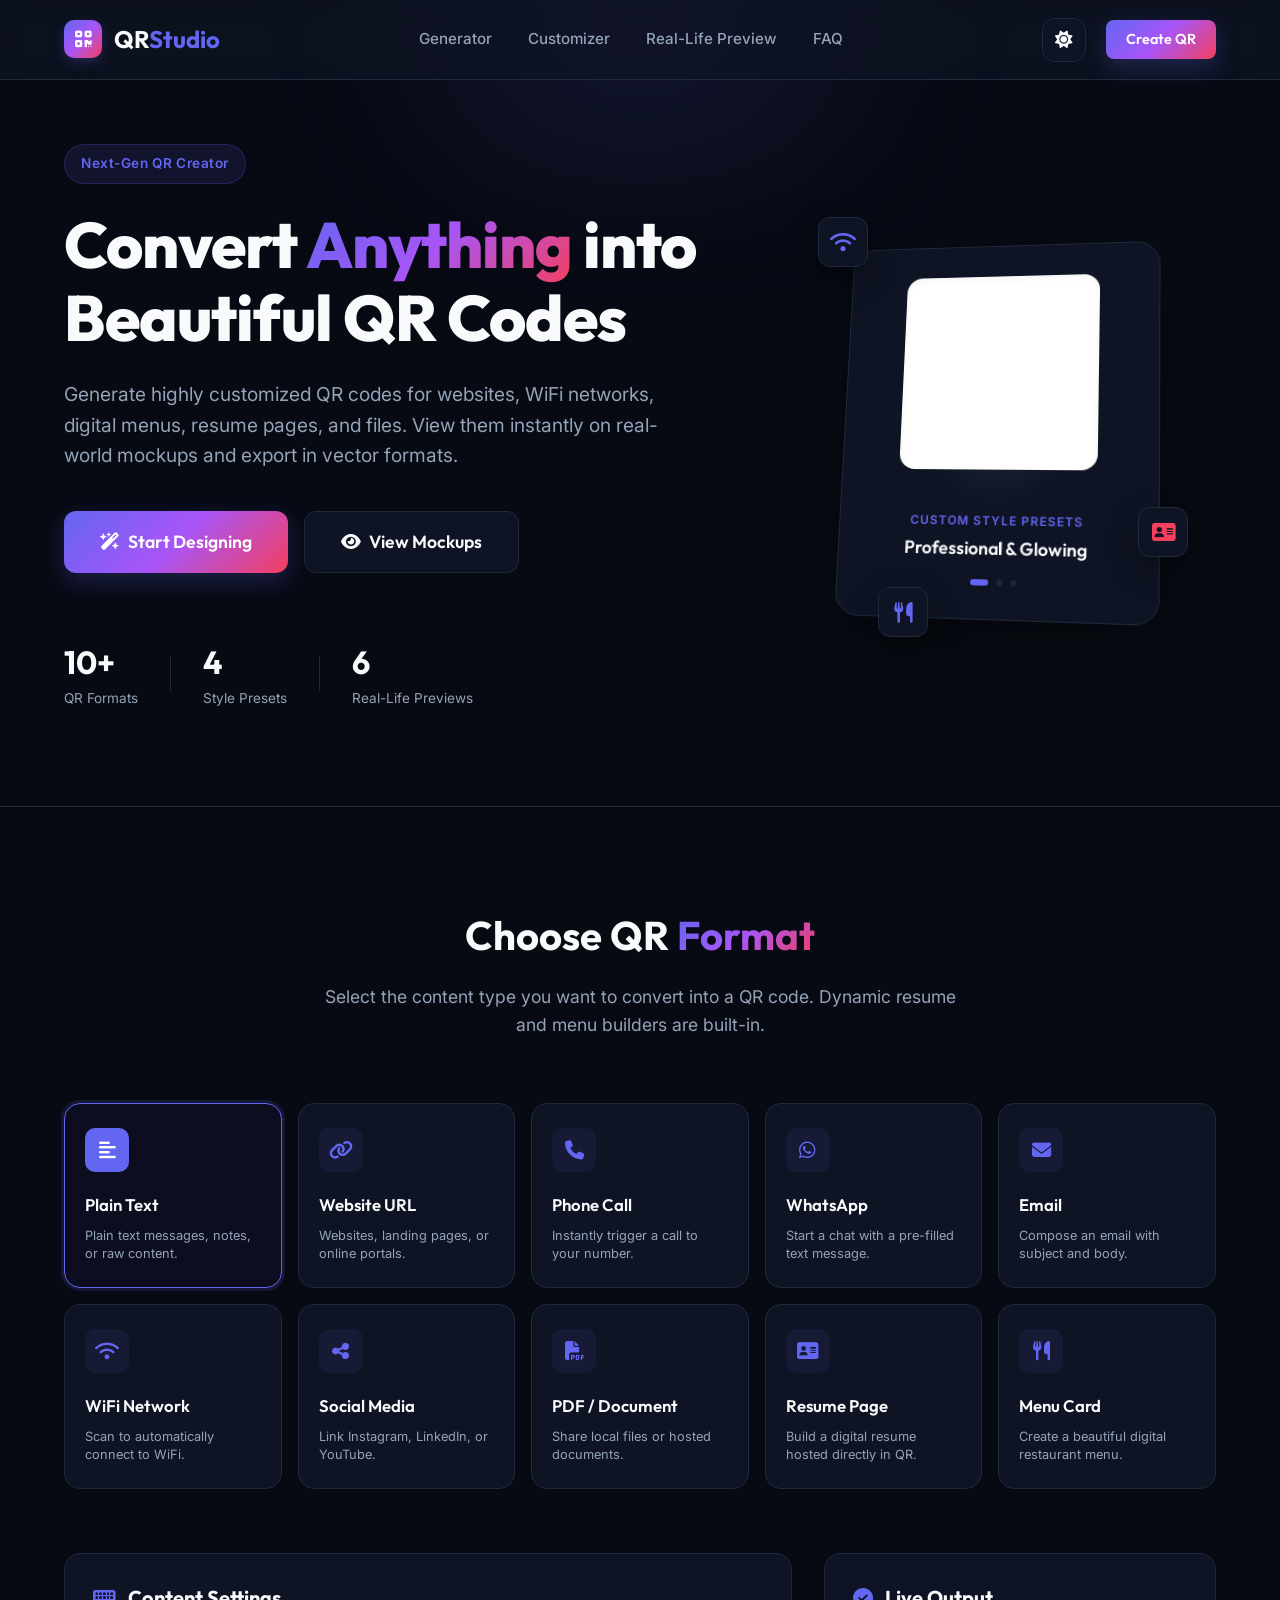
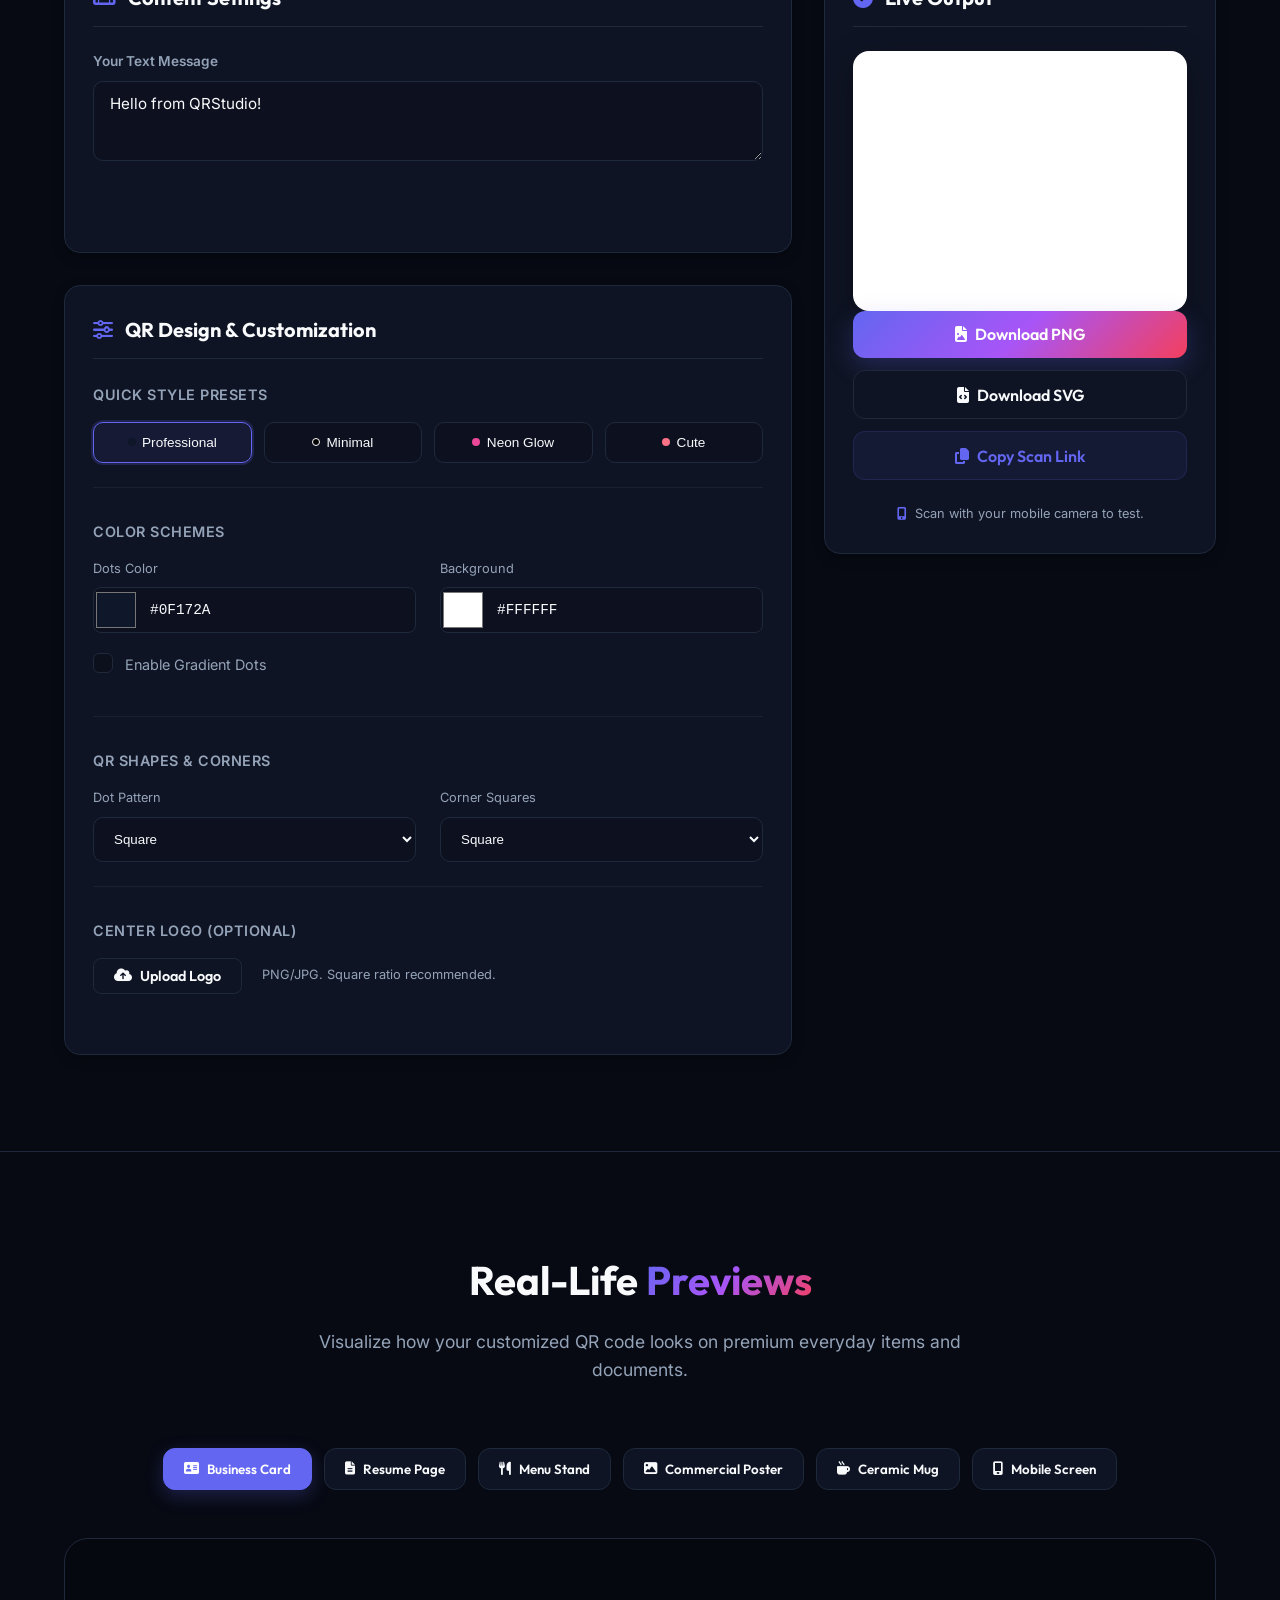
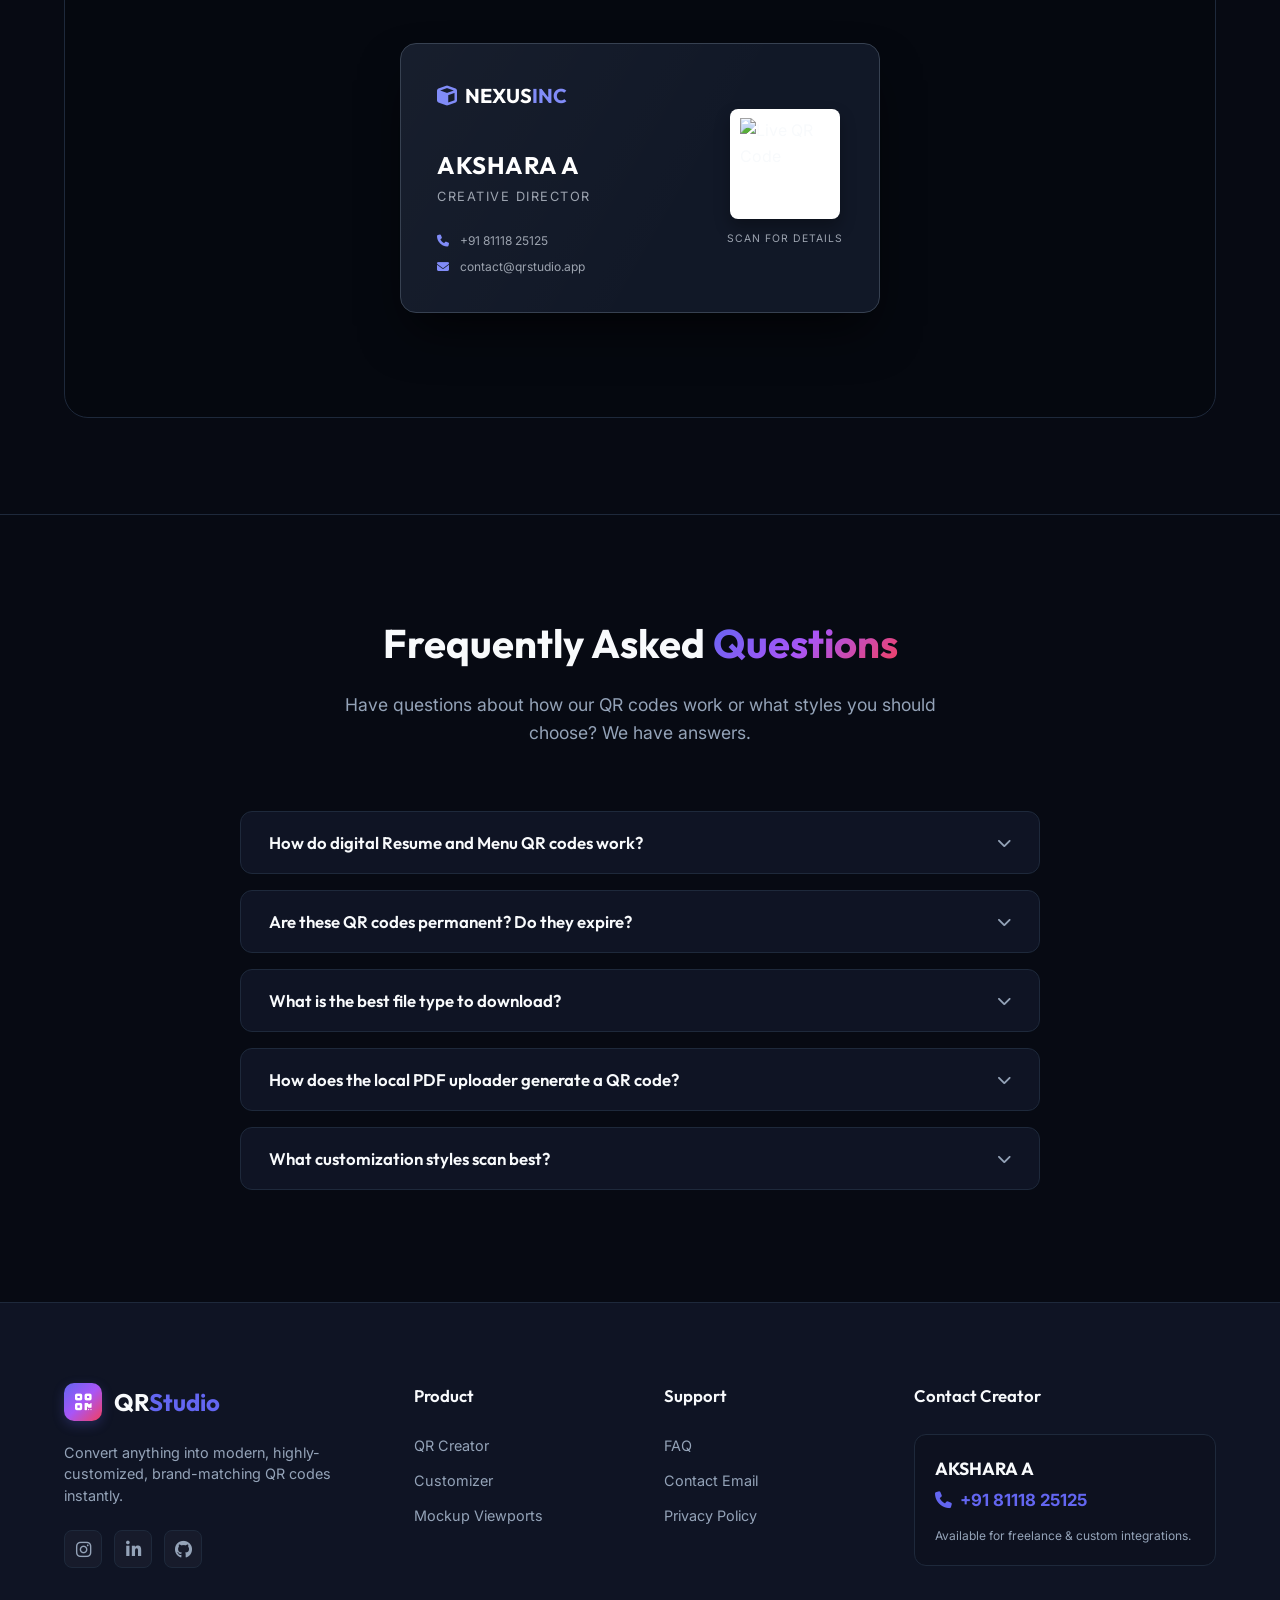
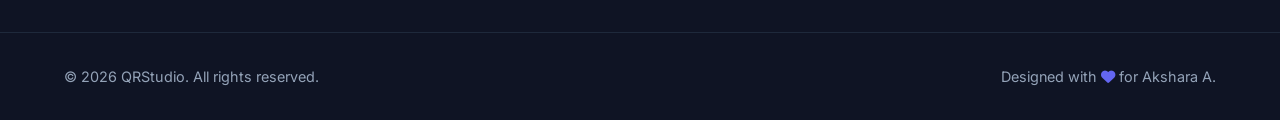
==== index.html @ 5d88900b "Add files via upload" ====
<!DOCTYPE html>
<html lang="en" data-theme="dark">
<head>
    <meta charset="UTF-8">
    <meta name="viewport" content="width=device-width, initial-scale=1.0">
    <title>QRStudio - Convert Anything into Custom QR Codes</title>
    <meta name="description" content="Convert texts, links, WhatsApp messages, digital menus, resumes, and files into customized QR codes with premium themes, shapes, and real-life mockups.">
    <!-- Google Fonts -->
    <link rel="preconnect" href="https://fonts.googleapis.com">
    <link rel="preconnect" href="https://fonts.gstatic.com" crossorigin>
    <link href="https://fonts.googleapis.com/css2?family=Inter:wght@300;400;500;600;700&family=Outfit:wght@400;500;600;700;800&display=swap" rel="stylesheet">
    <!-- Font Awesome Icons -->
    <link rel="stylesheet" href="https://cdnjs.cloudflare.com/ajax/libs/font-awesome/6.4.0/css/all.min.css">
    <!-- Main CSS -->
    <link rel="stylesheet" href="index.css">
    <!-- QR Code Styling Library CDN -->
    <script src="https://cdn.jsdelivr.net/npm/qr-code-styling@1.5.0/lib/qr-code-styling.js"></script>
</head>
<body>

    <!-- Header Navigation -->
    <header class="app-header">
        <div class="container header-container">
            <a href="#" class="logo">
                <div class="logo-icon"><i class="fa-solid fa-qrcode"></i></div>
                <span>QR<span class="accent-text">Studio</span></span>
            </a>
            <nav class="nav-links">
                <a href="#generator">Generator</a>
                <a href="#customizer">Customizer</a>
                <a href="#mockups">Real-Life Preview</a>
                <a href="#faq">FAQ</a>
            </nav>
            <div class="header-actions">
                <button id="theme-toggle" class="theme-btn" aria-label="Toggle dark/light theme">
                    <i class="fa-solid fa-moon"></i>
                </button>
                <a href="#generator" class="btn btn-primary btn-sm hide-mobile">Create QR</a>
            </div>
        </div>
    </header>

    <!-- Hero Section -->
    <section class="hero-section">
        <div class="hero-background-glow"></div>
        <div class="container hero-container">
            <div class="hero-content scroll-fade">
                <div class="badge">Next-Gen QR Creator</div>
                <h1>Convert <span class="gradient-text">Anything</span> into Beautiful QR Codes</h1>
                <p>Generate highly customized QR codes for websites, WiFi networks, digital menus, resume pages, and files. View them instantly on real-world mockups and export in vector formats.</p>
                <div class="hero-actions-group">
                    <a href="#generator" class="btn btn-primary btn-lg"><i class="fa-solid fa-wand-magic-sparkles"></i> Start Designing</a>
                    <a href="#mockups" class="btn btn-secondary btn-lg"><i class="fa-solid fa-eye"></i> View Mockups</a>
                </div>
                <div class="hero-stats">
                    <div class="stat-item">
                        <span class="stat-num">10+</span>
                        <span class="stat-label">QR Formats</span>
                    </div>
                    <div class="stat-divider"></div>
                    <div class="stat-item">
                        <span class="stat-num">4</span>
                        <span class="stat-label">Style Presets</span>
                    </div>
                    <div class="stat-divider"></div>
                    <div class="stat-item">
                        <span class="stat-num">6</span>
                        <span class="stat-label">Real-Life Previews</span>
                    </div>
                </div>
            </div>
            <div class="hero-visual scroll-fade">
                <div class="hero-card-wrapper">
                    <div class="floating-element float-1"><i class="fa-solid fa-wifi"></i></div>
                    <div class="floating-element float-2"><i class="fa-solid fa-address-card"></i></div>
                    <div class="floating-element float-3"><i class="fa-solid fa-utensils"></i></div>
                    <div class="hero-qr-card">
                        <div class="card-glow"></div>
                        <div class="hero-qr-box">
                            <!-- Renders a static cute/neon QR for decorative purposes -->
                            <div id="hero-qr-placeholder"></div>
                        </div>
                        <div class="hero-qr-details">
                            <span class="qr-tag">Custom Style Presets</span>
                            <h4>Professional & Glowing</h4>
                            <div class="qr-indicators">
                                <span class="indicator active"></span>
                                <span class="indicator"></span>
                                <span class="indicator"></span>
                            </div>
                        </div>
                    </div>
                </div>
            </div>
        </div>
    </section>

    <!-- Main QR Studio Generator Section -->
    <section id="generator" class="generator-section">
        <div class="container">
            <div class="section-header scroll-fade">
                <h2>Choose QR <span class="gradient-text">Format</span></h2>
                <p>Select the content type you want to convert into a QR code. Dynamic resume and menu builders are built-in.</p>
            </div>

            <!-- Card Grid of 10 Formats -->
            <div class="format-grid scroll-fade">
                <!-- Text -->
                <div class="format-card active" data-format="text">
                    <div class="card-icon"><i class="fa-solid fa-align-left"></i></div>
                    <h3>Plain Text</h3>
                    <p>Plain text messages, notes, or raw content.</p>
                </div>
                <!-- Website URL -->
                <div class="format-card" data-format="url">
                    <div class="card-icon"><i class="fa-solid fa-link"></i></div>
                    <h3>Website URL</h3>
                    <p>Websites, landing pages, or online portals.</p>
                </div>
                <!-- Phone -->
                <div class="format-card" data-format="phone">
                    <div class="card-icon"><i class="fa-solid fa-phone"></i></div>
                    <h3>Phone Call</h3>
                    <p>Instantly trigger a call to your number.</p>
                </div>
                <!-- WhatsApp -->
                <div class="format-card" data-format="whatsapp">
                    <div class="card-icon"><i class="fa-brands fa-whatsapp"></i></div>
                    <h3>WhatsApp</h3>
                    <p>Start a chat with a pre-filled text message.</p>
                </div>
                <!-- Email -->
                <div class="format-card" data-format="email">
                    <div class="card-icon"><i class="fa-solid fa-envelope"></i></div>
                    <h3>Email</h3>
                    <p>Compose an email with subject and body.</p>
                </div>
                <!-- WiFi -->
                <div class="format-card" data-format="wifi">
                    <div class="card-icon"><i class="fa-solid fa-wifi"></i></div>
                    <h3>WiFi Network</h3>
                    <p>Scan to automatically connect to WiFi.</p>
                </div>
                <!-- Social Media -->
                <div class="format-card" data-format="social">
                    <div class="card-icon"><i class="fa-solid fa-share-nodes"></i></div>
                    <h3>Social Media</h3>
                    <p>Link Instagram, LinkedIn, or YouTube.</p>
                </div>
                <!-- PDF -->
                <div class="format-card" data-format="pdf">
                    <div class="card-icon"><i class="fa-solid fa-file-pdf"></i></div>
                    <h3>PDF / Document</h3>
                    <p>Share local files or hosted documents.</p>
                </div>
                <!-- Digital Resume -->
                <div class="format-card" data-format="resume">
                    <div class="card-icon"><i class="fa-solid fa-address-card"></i></div>
                    <h3>Resume Page</h3>
                    <p>Build a digital resume hosted directly in QR.</p>
                </div>
                <!-- Menu Card -->
                <div class="format-card" data-format="menu">
                    <div class="card-icon"><i class="fa-solid fa-utensils"></i></div>
                    <h3>Menu Card</h3>
                    <p>Create a beautiful digital restaurant menu.</p>
                </div>
            </div>

            <!-- Dynamic Form and Live Customizer/Preview Grid -->
            <div id="customizer" class="app-workspace scroll-fade">
                
                <!-- Left Side: Inputs & Customizer -->
                <div class="workspace-inputs">
                    
                    <!-- Dynamic Input Panel (Swaps forms here) -->
                    <div class="panel form-panel">
                        <h3 class="panel-title"><i class="fa-solid fa-keyboard"></i> Content Settings</h3>
                        <div id="dynamic-form-container">
                            <!-- Form templates injected here by JS -->
                        </div>
                    </div>

                    <!-- Customizer Options Panel -->
                    <div class="panel options-panel">
                        <h3 class="panel-title"><i class="fa-solid fa-sliders"></i> QR Design & Customization</h3>
                        
                        <!-- Style Presets -->
                        <div class="option-group">
                            <label class="group-label">Quick Style Presets</label>
                            <div class="presets-grid">
                                <button class="preset-btn active" data-preset="professional">
                                    <span class="preset-dot prof"></span> Professional
                                </button>
                                <button class="preset-btn" data-preset="minimal">
                                    <span class="preset-dot min"></span> Minimal
                                </button>
                                <button class="preset-btn" data-preset="neon">
                                    <span class="preset-dot ne"></span> Neon Glow
                                </button>
                                <button class="preset-btn" data-preset="cute">
                                    <span class="preset-dot cu"></span> Cute
                                </button>
                            </div>
                        </div>

                        <!-- Colors Selection -->
                        <div class="option-group">
                            <label class="group-label">Color Schemes</label>
                            <div class="color-options-row">
                                <div class="color-picker-wrapper">
                                    <label for="color-foreground">Dots Color</label>
                                    <div class="picker-input-group">
                                        <input type="color" id="color-foreground" value="#0f172a">
                                        <input type="text" id="color-foreground-hex" value="#0f172a" maxlength="7">
                                    </div>
                                </div>
                                <div class="color-picker-wrapper">
                                    <label for="color-background">Background</label>
                                    <div class="picker-input-group">
                                        <input type="color" id="color-background" value="#ffffff">
                                        <input type="text" id="color-background-hex" value="#ffffff" maxlength="7">
                                    </div>
                                </div>
                            </div>
                            
                            <!-- Gradient Option -->
                            <div class="gradient-settings">
                                <label class="checkbox-container">
                                    <input type="checkbox" id="enable-gradient">
                                    <span class="checkmark"></span> Enable Gradient Dots
                                </label>
                                <div class="gradient-controls hidden" id="gradient-controls-box">
                                    <div class="color-picker-wrapper">
                                        <label for="color-gradient-to">Gradient Color To</label>
                                        <div class="picker-input-group">
                                            <input type="color" id="color-gradient-to" value="#6366f1">
                                            <input type="text" id="color-gradient-to-hex" value="#6366f1" maxlength="7">
                                        </div>
                                    </div>
                                    <div class="gradient-type-wrapper">
                                        <label for="gradient-type">Gradient Type</label>
                                        <select id="gradient-type">
                                            <option value="linear" selected>Linear</option>
                                            <option value="radial">Radial</option>
                                        </select>
                                    </div>
                                </div>
                            </div>
                        </div>

                        <!-- Shapes Options -->
                        <div class="option-group">
                            <label class="group-label">QR Shapes & Corners</label>
                            <div class="shapes-row">
                                <div class="select-wrapper">
                                    <label for="qr-dot-style">Dot Pattern</label>
                                    <select id="qr-dot-style">
                                        <option value="square" selected>Square</option>
                                        <option value="dots">Dots</option>
                                        <option value="rounded">Rounded</option>
                                        <option value="extra-rounded">Extra Rounded</option>
                                        <option value="classy">Classy</option>
                                        <option value="classy-rounded">Classy Rounded</option>
                                    </select>
                                </div>
                                <div class="select-wrapper">
                                    <label for="qr-corner-style">Corner Squares</label>
                                    <select id="qr-corner-style">
                                        <option value="square" selected>Square</option>
                                        <option value="dot">Rounded/Dot</option>
                                        <option value="extra-rounded">Extra Rounded</option>
                                    </select>
                                </div>
                            </div>
                        </div>

                        <!-- Logo Placement -->
                        <div class="option-group">
                            <label class="group-label">Center Logo (Optional)</label>
                            <div class="logo-uploader-box">
                                <div class="logo-upload-btn-wrapper">
                                    <button class="btn btn-secondary btn-sm" id="logo-upload-trigger">
                                        <i class="fa-solid fa-cloud-arrow-up"></i> Upload Logo
                                    </button>
                                    <input type="file" id="logo-file-input" accept="image/*" class="hidden">
                                </div>
                                <span class="logo-info-text">PNG/JPG. Square ratio recommended.</span>
                                <div id="logo-preview-badge" class="hidden">
                                    <span id="logo-filename">logo.png</span>
                                    <button id="remove-logo-btn" aria-label="Remove logo"><i class="fa-solid fa-xmark"></i></button>
                                </div>
                            </div>
                        </div>
                    </div>
                </div>

                <!-- Right Side: Live QR Preview & Actions -->
                <div class="workspace-preview">
                    <div class="panel preview-panel sticky-panel">
                        <h3 class="panel-title"><i class="fa-solid fa-circle-check animate-pulse"></i> Live Output</h3>
                        
                        <!-- Real-time QR render box -->
                   
                            <div class="qr-render-frame">
                                <div id="canvas-qr-code"></div>
                        
                            <div class="live-status-badge">
                                
                            </div>
                        </div>

                        <!-- Actions Grid -->
                        <div class="preview-actions">
                            <button id="btn-download-png" class="btn btn-primary"><i class="fa-solid fa-file-image"></i> Download PNG</button>
                            <button id="btn-download-svg" class="btn btn-secondary"><i class="fa-solid fa-file-code"></i> Download SVG</button>
                            <button id="btn-copy-link" class="btn btn-tertiary"><i class="fa-solid fa-copy"></i> Copy Scan Link</button>
                        </div>
                        
                        <div class="scan-hint-text">
                            <i class="fa-solid fa-mobile-screen-button"></i> Scan with your mobile camera to test.
                        </div>
                    </div>
                </div>

            </div>
        </div>
    </section>

    <!-- Real-Life Previews Section -->
    <section id="mockups" class="mockups-section">
        <div class="container">
            <div class="section-header scroll-fade">
                <h2>Real-Life <span class="gradient-text">Previews</span></h2>
                <p>Visualize how your customized QR code looks on premium everyday items and documents.</p>
            </div>

            <!-- Mockups Navigation/Tabs -->
            <div class="mockup-tabs scroll-fade">
                <button class="mockup-tab-btn active" data-mockup="business-card">
                    <i class="fa-solid fa-address-card"></i> Business Card
                </button>
                <button class="mockup-tab-btn" data-mockup="resume">
                    <i class="fa-solid fa-file-lines"></i> Resume Page
                </button>
                <button class="mockup-tab-btn" data-mockup="menu">
                    <i class="fa-solid fa-utensils"></i> Menu Stand
                </button>
                <button class="mockup-tab-btn" data-mockup="poster">
                    <i class="fa-solid fa-image"></i> Commercial Poster
                </button>
                <button class="mockup-tab-btn" data-mockup="mug">
                    <i class="fa-solid fa-mug-hot"></i> Ceramic Mug
                </button>
                <button class="mockup-tab-btn" data-mockup="mobile">
                    <i class="fa-solid fa-mobile-screen"></i> Mobile Screen
                </button>
            </div>

            <!-- Mockup Canvas Frame -->
            <div class="mockup-showcase scroll-fade">
                <div class="mockup-viewport">
                    
                    <!-- 1. Business Card Mockup -->
                    <div class="mockup-display active" id="mockup-business-card">
                        <div class="business-card-design">
                            <div class="card-left">
                                <div class="card-logo">
                                    <i class="fa-solid fa-cube"></i>
                                    <span>NEXUS<span class="card-logo-accent">INC</span></span>
                                </div>
                                <div class="card-details">
                                    <h4 class="card-holder-name">AKSHARA A</h4>
                                    <p class="card-holder-title">Creative Director</p>
                                    <div class="card-contact-info">
                                        <span><i class="fa-solid fa-phone"></i> +91 81118 25125</span>
                                        <span><i class="fa-solid fa-envelope"></i> contact@qrstudio.app</span>
                                    </div>
                                </div>
                            </div>
                            <div class="card-right">
                                <div class="card-qr-box">
                                    <img class="mockup-qr-image" src="" alt="Live QR Code">
                                </div>
                                <span class="card-scan-instruction">Scan for details</span>
                            </div>
                        </div>
                    </div>

                    <!-- 2. Resume Mockup -->
                    <div class="mockup-display" id="mockup-resume">
                        <div class="resume-design-sheet">
                            <header class="resume-sheet-header">
                                <div class="header-main">
                                    <h2 class="resume-sheet-name">AKSHARA A</h2>
                                    <h5 class="resume-sheet-role">Digital Product Designer</h5>
                                </div>
                                <div class="resume-sheet-qr">
                                    <div class="sheet-qr-box">
                                        <img class="mockup-qr-image" src="" alt="Live QR Code">
                                    </div>
                                    <span class="sheet-qr-caption">Scan Portfolio</span>
                                </div>
                            </header>
                            <div class="resume-sheet-body">
                                <div class="resume-sheet-col-left">
                                    <h4>Profile</h4>
                                    <p>Highly motivated digital product designer with years of experience building responsive, beautiful websites. Expert in modern styling, UI UX animations, and mobile layouts.</p>
                                    <h4>Skills</h4>
                                    <ul>
                                        <li>User Experience Design</li>
                                        <li>Figma & Wireframing</li>
                                        <li>HTML5 & CSS Grid/Flexbox</li>
                                        
                                    </ul>
                                </div>
                                <div class="resume-sheet-col-right">
                                    <h4>Experience</h4>
                                    <div class="resume-job">
                                        <strong>Lead Designer</strong> — QRStudio Inc (2024 - Present)
                                        <p>Developed dynamic theme-switching frameworks and standard CSS variables designs.</p>
                                    </div>
                                    <h4>Education</h4>
                                    <div class="resume-job">
                                        <strong>B.Sc. in Design</strong> — Creative Arts University (2020)
                                    </div>
                                </div>
                            </div>
                        </div>
                    </div>

                    <!-- 3. Menu Stand Mockup -->
                    <div class="mockup-display" id="mockup-menu">
                        <div class="menu-stand-container">
                            <div class="wooden-base"></div>
                            <div class="menu-stand-card">
                                <div class="menu-header">
                                    <span class="menu-subtitle">Welcome to</span>
                                    <h3 class="menu-title">THE BRASSERIE</h3>
                                    <div class="menu-decor-line"></div>
                                </div>
                                <div class="menu-items-mini">
                                    <div class="mini-menu-item">
                                        <span class="item-n">Artisanal Toast</span> <span class="item-p">$12</span>
                                    </div>
                                    <div class="mini-menu-item">
                                        <span class="item-n">Avocado Benedict</span> <span class="item-p">$16</span>
                                    </div>
                                    <div class="mini-menu-item">
                                        <span class="item-n">Matcha Latte</span> <span class="item-p">$6</span>
                                    </div>
                                </div>
                                <div class="menu-stand-qr-section">
                                    <div class="menu-qr-box">
                                        <img class="mockup-qr-image" src="" alt="Live QR Code">
                                    </div>
                                    <span class="menu-qr-text">Scan for Full Menu & Ordering</span>
                                </div>
                            </div>
                        </div>
                    </div>

                    <!-- 4. Poster Mockup -->
                    <div class="mockup-display" id="mockup-poster">
                        <div class="poster-mockup-frame">
                            <div class="poster-content">
                                <span class="poster-tag">EXCLUSIVE LAUNCH EVENT</span>
                                <h2 class="poster-headline">CONNECT WITH US INSTANTLY</h2>
                                <p class="poster-tagline">Scan the QR code below to access resources, downloads, tickets, and join our active discord community.</p>
                                <div class="poster-qr-wrapper">
                                    <div class="poster-qr-box">
                                        <img class="mockup-qr-image" src="" alt="Live QR Code">
                                    </div>
                                </div>
                                <div class="poster-footer">
                                    <span>WWW.QRSTUDIO.APP</span>
                                </div>
                            </div>
                        </div>
                    </div>

                    <!-- 5. Ceramic Mug Mockup -->
                    <div class="mockup-display" id="mockup-mug">
                        <div class="mug-scene">
                            <div class="mug-handle"></div>
                            <div class="mug-body">
                                <div class="mug-glare"></div>
                                <div class="mug-graphic">
                                    <div class="mug-qr-box">
                                        <img class="mockup-qr-image" src="" alt="Live QR Code">
                                    </div>
                                    <p class="mug-label">Scan while coffee is hot</p>
                                </div>
                            </div>
                        </div>
                    </div>

                    <!-- 6. Mobile Screen Mockup -->
                    <div class="mockup-display" id="mockup-mobile">
                        <div class="smartphone-frame">
                            <div class="phone-speaker"></div>
                            <div class="phone-camera"></div>
                            <div class="phone-screen">
                                <div class="phone-status-bar">
                                    <span class="status-time">9:41</span>
                                    <div class="status-icons">
                                        <i class="fa-solid fa-signal"></i>
                                        <i class="fa-solid fa-wifi"></i>
                                        <i class="fa-solid fa-battery-three-quarters"></i>
                                    </div>
                                </div>
                                <div class="phone-app-content">
                                    <div class="app-header-mini">
                                        <i class="fa-solid fa-ticket-simple"></i>
                                        <span>Boarding Pass</span>
                                    </div>
                                    <div class="ticket-card">
                                        <div class="ticket-flights">
                                            <div class="airport">
                                                <span class="code">NYC</span>
                                                <span class="city">New York</span>
                                            </div>
                                            <div class="flight-arrow"><i class="fa-solid fa-plane"></i></div>
                                            <div class="airport">
                                                <span class="code">LDN</span>
                                                <span class="city">London</span>
                                            </div>
                                        </div>
                                        <div class="ticket-divider"></div>
                                        <div class="ticket-qr-area">
                                            <div class="phone-qr-box">
                                                <img class="mockup-qr-image" src="" alt="Live QR Code">
                                            </div>
                                            <span class="ticket-scan-text">Present QR code at boarding gate</span>
                                        </div>
                                    </div>
                                </div>
                                <div class="phone-home-indicator"></div>
                            </div>
                        </div>
                    </div>

                </div>
            </div>
        </div>
    </section>

    <!-- FAQ Section -->
    <section id="faq" class="faq-section">
        <div class="container">
            <div class="section-header scroll-fade">
                <h2>Frequently Asked <span class="gradient-text">Questions</span></h2>
                <p>Have questions about how our QR codes work or what styles you should choose? We have answers.</p>
            </div>

            <div class="faq-accordion scroll-fade">
                <!-- FAQ 1 -->
                <div class="faq-item">
                    <button class="faq-question">
                        <span>How do digital Resume and Menu QR codes work?</span>
                        <span class="faq-icon"><i class="fa-solid fa-chevron-down"></i></span>
                    </button>
                    <div class="faq-answer">
                        <p>When you build a Resume or Menu Card, QRStudio encodes your form fields into a compressed format and passes it as a link inside the QR code. When scanned by a phone, the QR code redirects the scanner to our interactive preview page which unpacks the data and presents a gorgeous, responsive, digital page. Best of all, it is serverless and works anywhere!</p>
                    </div>
                </div>

                <!-- FAQ 2 -->
                <div class="faq-item">
                    <button class="faq-question">
                        <span>Are these QR codes permanent? Do they expire?</span>
                        <span class="faq-icon"><i class="fa-solid fa-chevron-down"></i></span>
                    </button>
                    <div class="faq-answer">
                        <p>No, the QR codes generated with QRStudio are static. They contain the embedded details directly (like WiFi data, URL links, or email addresses). Because the data is stored directly inside the code, they will never expire and will work forever.</p>
                    </div>
                </div>

                <!-- FAQ 3 -->
                <div class="faq-item">
                    <button class="faq-question">
                        <span>What is the best file type to download?</span>
                        <span class="faq-icon"><i class="fa-solid fa-chevron-down"></i></span>
                    </button>
                    <div class="faq-answer">
                        <p>If you're using the QR code on websites, digital screens, or emails, <strong>PNG</strong> is perfect. If you're printing the QR code on banners, posters, mugs, or business cards, we recommend downloading <strong>SVG</strong> because it's a vector format and can scale to any size without losing crispness.</p>
                    </div>
                </div>

                <!-- FAQ 4 -->
                <div class="faq-item">
                    <button class="faq-question">
                        <span>How does the local PDF uploader generate a QR code?</span>
                        <span class="faq-icon"><i class="fa-solid fa-chevron-down"></i></span>
                    </button>
                    <div class="faq-answer">
                        <p>Our uploader allows you to upload a file (up to 1MB) which we convert into local data for immediate device testing. However, for a PDF QR code to work for external users scanning your physical QR code, we highly recommend inputting a public cloud URL (like Google Drive, Dropbox, or OneDrive share link) so scanners can download the PDF over the internet.</p>
                    </div>
                </div>

                <!-- FAQ 5 -->
                <div class="faq-item">
                    <button class="faq-question">
                        <span>What customization styles scan best?</span>
                        <span class="faq-icon"><i class="fa-solid fa-chevron-down"></i></span>
                    </button>
                    <div class="faq-answer">
                        <p>To ensure high scan reliability, always maintain high contrast between the foreground dots and the background. Avoid picking a background color that is too similar to the dots. A darker foreground on a lighter background scans the most consistently across all smartphones.</p>
                    </div>
                </div>
            </div>
        </div>
    </section>

    <!-- Footer -->
    <footer class="app-footer">
        <div class="container footer-grid">
            <div class="footer-brand">
                <a href="#" class="logo">
                    <div class="logo-icon"><i class="fa-solid fa-qrcode"></i></div>
                    <span>QR<span class="accent-text">Studio</span></span>
                </a>
                <p>Convert anything into modern, highly-customized, brand-matching QR codes instantly.</p>
                <div class="social-icons">
                    <a href="https://instagram.com" target="_blank" class="social-link" aria-label="Instagram"><i class="fa-brands fa-instagram"></i></a>
                    <a href="https://linkedin.com" target="_blank" class="social-link" aria-label="LinkedIn"><i class="fa-brands fa-linkedin-in"></i></a>
                    <a href="https://github.com" target="_blank" class="social-link" aria-label="GitHub"><i class="fa-brands fa-github"></i></a>
                </div>
            </div>
            
            <div class="footer-links">
                <h4>Product</h4>
                <ul>
                    <li><a href="#generator">QR Creator</a></li>
                    <li><a href="#customizer">Customizer</a></li>
                    <li><a href="#mockups">Mockup Viewports</a></li>
                </ul>
            </div>

            <div class="footer-links">
                <h4>Support</h4>
                <ul>
                    <li><a href="#faq">FAQ</a></li>
                    <li><a href="mailto:contact@qrstudio.app">Contact Email</a></li>
                    <li><a href="#">Privacy Policy</a></li>
                </ul>
            </div>

            <div class="footer-contact">
                <h4>Contact Creator</h4>
                <div class="creator-profile">
                    <strong>AKSHARA A</strong>
                    <a href="tel:+918111825125" class="creator-phone"><i class="fa-solid fa-phone"></i> +91 81118 25125</a>
                    <p class="creator-sub">Available for freelance & custom integrations.</p>
                </div>
            </div>
        </div>
        <div class="footer-bottom">
            <div class="container footer-bottom-flex">
                <p>&copy; 2026 QRStudio. All rights reserved.</p>
                <p>Designed with <i class="fa-solid fa-heart accent-text animate-pulse"></i> for Akshara A.</p>
            </div>
        </div>
    </footer>

    <!-- Main JavaScript -->
    <script src="index.js"></script>
</body>
</html>
---- index.css ----
/* ==========================================
   QRStudio - Modern, Responsive Design System
   ========================================== */

/* 1. Global Reset & Variables */
:root {
    /* Transitions */
    --transition-speed: 0.35s;
    --transition-bounce: cubic-bezier(0.34, 1.56, 0.64, 1);
    
    /* Layout Sizes */
    --header-height: 80px;
    --border-radius-sm: 8px;
    --border-radius-md: 16px;
    --border-radius-lg: 24px;
}

[data-theme="dark"] {
    --bg-main: #070a13;
    --bg-card: #0f1424;
    --bg-card-hover: #151c33;
    --text-primary: #f8fafc;
    --text-secondary: #94a3b8;
    --border-color: #1e293b;
    --border-color-hover: #334155;
    
    --primary: #6366f1;
    --primary-rgb: 99, 102, 241;
    --accent-light: #f43f5e;
    --accent-gradient: linear-gradient(135deg, #6366f1 0%, #a855f7 50%, #f43f5e 100%);
    --accent-glow: rgba(99, 102, 241, 0.25);
    
    --shadow-sm: 0 4px 12px rgba(0, 0, 0, 0.25);
    --shadow-md: 0 12px 32px rgba(0, 0, 0, 0.35);
    --shadow-lg: 0 20px 60px rgba(0, 0, 0, 0.45);
    --glass-bg: rgba(15, 20, 36, 0.7);
}

[data-theme="light"] {
    --bg-main: #f8fafc;
    --bg-card: #ffffff;
    --bg-card-hover: #f1f5f9;
    --text-primary: #0f172a;
    --text-secondary: #475569;
    --border-color: #e2e8f0;
    --border-color-hover: #cbd5e1;
    
    --primary: #4f46e5;
    --primary-rgb: 79, 70, 229;
    --accent-light: #e11d48;
    --accent-gradient: linear-gradient(135deg, #4f46e5 0%, #9333ea 50%, #e11d48 100%);
    --accent-glow: rgba(79, 70, 229, 0.12);
    
    --shadow-sm: 0 4px 12px rgba(0, 0, 0, 0.04);
    --shadow-md: 0 12px 32px rgba(0, 0, 0, 0.08);
    --shadow-lg: 0 20px 60px rgba(0, 0, 0, 0.12);
    --glass-bg: rgba(255, 255, 255, 0.75);
}

* {
    margin: 0;
    padding: 0;
    box-sizing: border-box;
    outline: none;
}

html {
    scroll-behavior: smooth;
    font-size: 16px;
}

body {
    font-family: 'Inter', sans-serif;
    background-color: var(--bg-main);
    color: var(--text-primary);
    overflow-x: hidden;
    line-height: 1.6;
    transition: background-color var(--transition-speed), color var(--transition-speed);
}

/* 2. Reusable UI Components */
.container {
    width: 100%;
    max-width: 1200px;
    margin: 0 auto;
    padding: 0 1.5rem;
}

.gradient-text {
    background: var(--accent-gradient);
    -webkit-background-clip: text;
    -webkit-text-fill-color: transparent;
}

.badge {
    display: inline-block;
    padding: 0.5rem 1rem;
    border-radius: 50px;
    background: rgba(var(--primary-rgb), 0.12);
    color: var(--primary);
    font-size: 0.85rem;
    font-weight: 600;
    letter-spacing: 0.5px;
    margin-bottom: 1.5rem;
    border: 1px solid rgba(var(--primary-rgb), 0.2);
}

/* Buttons */
.btn {
    display: inline-flex;
    align-items: center;
    justify-content: center;
    gap: 0.5rem;
    font-family: 'Outfit', sans-serif;
    font-weight: 600;
    border-radius: 12px;
    padding: 0.85rem 1.75rem;
    font-size: 1rem;
    cursor: pointer;
    transition: all 0.25s ease;
    border: none;
    text-decoration: none;
}

.btn-primary {
    background: var(--accent-gradient);
    color: #ffffff;
    box-shadow: 0 8px 24px var(--accent-glow);
}

.btn-primary:hover {
    transform: translateY(-2px);
    box-shadow: 0 12px 30px var(--accent-glow);
}

.btn-secondary {
    background: var(--bg-card);
    color: var(--text-primary);
    border: 1px solid var(--border-color);
}

.btn-secondary:hover {
    border-color: var(--primary);
    transform: translateY(-2px);
}

.btn-tertiary {
    background: rgba(var(--primary-rgb), 0.08);
    color: var(--primary);
    border: 1px solid rgba(var(--primary-rgb), 0.15);
}

.btn-tertiary:hover {
    background: rgba(var(--primary-rgb), 0.15);
}

.btn-lg {
    padding: 1rem 2.25rem;
    font-size: 1.1rem;
}

.btn-sm {
    padding: 0.5rem 1.25rem;
    font-size: 0.9rem;
    border-radius: 8px;
}

/* Inputs & Form Fields */
.form-group {
    margin-bottom: 1.25rem;
}

.form-group label {
    display: block;
    font-size: 0.85rem;
    font-weight: 600;
    margin-bottom: 0.5rem;
    color: var(--text-secondary);
}

.form-control {
    width: 100%;
    background-color: rgba(0, 0, 0, 0.15);
    border: 1px solid var(--border-color);
    border-radius: 10px;
    padding: 0.8rem 1rem;
    color: var(--text-primary);
    font-family: inherit;
    font-size: 0.95rem;
    transition: all 0.25s ease;
}

.form-control:focus {
    border-color: var(--primary);
    background-color: rgba(0, 0, 0, 0.25);
    box-shadow: 0 0 0 3px rgba(var(--primary-rgb), 0.15);
}

textarea.form-control {
    resize: vertical;
    min-height: 80px;
}

.checkbox-container {
    display: flex;
    align-items: center;
    position: relative;
    padding-left: 2rem;
    margin-bottom: 1rem;
    cursor: pointer;
    font-size: 0.9rem;
    color: var(--text-secondary);
    user-select: none;
}

.checkbox-container input {
    position: absolute;
    opacity: 0;
    cursor: pointer;
    height: 0;
    width: 0;
}

.checkmark {
    position: absolute;
    top: 0;
    left: 0;
    height: 20px;
    width: 20px;
    background-color: rgba(0, 0, 0, 0.2);
    border: 1px solid var(--border-color);
    border-radius: 6px;
}

.checkbox-container:hover input ~ .checkmark {
    background-color: rgba(0, 0, 0, 0.3);
}

.checkbox-container input:checked ~ .checkmark {
    background-color: var(--primary);
    border-color: var(--primary);
}

.checkmark:after {
    content: "";
    position: absolute;
    display: none;
}

.checkbox-container input:checked ~ .checkmark:after {
    display: block;
}

.checkbox-container .checkmark:after {
    left: 6px;
    top: 2px;
    width: 6px;
    height: 10px;
    border: solid white;
    border-width: 0 2px 2px 0;
    transform: rotate(45deg);
}

/* Panels */
.panel {
    background-color: var(--bg-card);
    border: 1px solid var(--border-color);
    border-radius: var(--border-radius-md);
    padding: 1.75rem;
    box-shadow: var(--shadow-sm);
    transition: all var(--transition-speed);
}

.panel-title {
    font-family: 'Outfit', sans-serif;
    font-size: 1.25rem;
    margin-bottom: 1.5rem;
    display: flex;
    align-items: center;
    gap: 0.75rem;
    color: var(--text-primary);
    border-bottom: 1px solid var(--border-color);
    padding-bottom: 0.75rem;
}

.panel-title i {
    color: var(--primary);
}

/* Section Header */
.section-header {
    text-align: center;
    max-width: 650px;
    margin: 0 auto 4rem auto;
}

.section-header h2 {
    font-family: 'Outfit', sans-serif;
    font-size: 2.5rem;
    font-weight: 700;
    margin-bottom: 1rem;
}

.section-header p {
    color: var(--text-secondary);
    font-size: 1.1rem;
}


/* 3. Header & Navigation */
.app-header {
    height: var(--header-height);
    background-color: var(--glass-bg);
    backdrop-filter: blur(12px);
    -webkit-backdrop-filter: blur(12px);
    border-bottom: 1px solid var(--border-color);
    position: fixed;
    top: 0;
    left: 0;
    width: 100%;
    z-index: 1000;
    display: flex;
    align-items: center;
}

.header-container {
    display: flex;
    justify-content: space-between;
    align-items: center;
}

.logo {
    display: flex;
    align-items: center;
    gap: 0.75rem;
    text-decoration: none;
    color: var(--text-primary);
    font-family: 'Outfit', sans-serif;
    font-weight: 700;
    font-size: 1.5rem;
}

.logo-icon {
    width: 38px;
    height: 38px;
    background: var(--accent-gradient);
    color: #ffffff;
    border-radius: 10px;
    display: flex;
    align-items: center;
    justify-content: center;
    font-size: 1.2rem;
    box-shadow: 0 4px 12px var(--accent-glow);
}

.accent-text {
    color: var(--primary);
}

.nav-links {
    display: flex;
    gap: 2.25rem;
}

.nav-links a {
    text-decoration: none;
    color: var(--text-secondary);
    font-weight: 500;
    font-size: 0.95rem;
    transition: color 0.2s ease;
}

.nav-links a:hover {
    color: var(--primary);
}

.header-actions {
    display: flex;
    align-items: center;
    gap: 1.25rem;
}

.theme-btn {
    width: 44px;
    height: 44px;
    border-radius: 12px;
    background-color: var(--bg-card);
    border: 1px solid var(--border-color);
    color: var(--text-primary);
    cursor: pointer;
    display: flex;
    align-items: center;
    justify-content: center;
    font-size: 1.1rem;
    transition: all 0.25s ease;
}

.theme-btn:hover {
    border-color: var(--primary);
    color: var(--primary);
    transform: rotate(15deg);
}


/* 4. Hero Section */
.hero-section {
    padding-top: calc(var(--header-height) + 4rem);
    padding-bottom: 6rem;
    position: relative;
    overflow: hidden;
}

.hero-background-glow {
    position: absolute;
    top: -200px;
    left: 50%;
    transform: translateX(-50%);
    width: 800px;
    height: 400px;
    background: radial-gradient(circle, rgba(var(--primary-rgb), 0.15) 0%, rgba(var(--primary-rgb), 0) 70%);
    filter: blur(60px);
    z-index: 0;
    pointer-events: none;
}

.hero-container {
    display: grid;
    grid-template-columns: 1.2fr 0.8fr;
    gap: 4rem;
    align-items: center;
    position: relative;
    z-index: 1;
}

.hero-content h1 {
    font-family: 'Outfit', sans-serif;
    font-size: 4rem;
    font-weight: 800;
    line-height: 1.15;
    margin-bottom: 1.5rem;
    letter-spacing: -1px;
}

.hero-content p {
    color: var(--text-secondary);
    font-size: 1.2rem;
    line-height: 1.6;
    margin-bottom: 2.5rem;
    max-width: 600px;
}

.hero-actions-group {
    display: flex;
    gap: 1rem;
    margin-bottom: 4rem;
}

.hero-stats {
    display: flex;
    align-items: center;
    gap: 2rem;
}

.stat-item {
    display: flex;
    flex-direction: column;
}

.stat-num {
    font-family: 'Outfit', sans-serif;
    font-size: 2rem;
    font-weight: 700;
    color: var(--text-primary);
}

.stat-label {
    color: var(--text-secondary);
    font-size: 0.85rem;
}

.stat-divider {
    width: 1px;
    height: 35px;
    background-color: var(--border-color);
}

/* Floating visuals in Hero */
.hero-visual {
    display: flex;
    justify-content: center;
    position: relative;
}

.hero-card-wrapper {
    position: relative;
    width: 320px;
    height: 380px;
}

.hero-qr-card {
    position: absolute;
    width: 100%;
    height: 100%;
    background-color: var(--bg-card);
    border: 1px solid var(--border-color);
    border-radius: var(--border-radius-lg);
    padding: 2rem;
    display: flex;
    flex-direction: column;
    align-items: center;
    justify-content: space-between;
    box-shadow: var(--shadow-lg);
    transform: perspective(1000px) rotateY(-10deg) rotateX(10deg);
    transition: all 0.5s ease;
}

.hero-qr-card:hover {
    transform: perspective(1000px) rotateY(0deg) rotateX(0deg);
}

.card-glow {
    position: absolute;
    top: 0;
    left: 0;
    width: 100%;
    height: 100%;
    border-radius: var(--border-radius-lg);
    background: radial-gradient(100px circle at var(--x, 50%) var(--y, 50%), rgba(255, 255, 255, 0.08), transparent 80%);
    pointer-events: none;
}

.hero-qr-box {
    width: 200px;
    height: 200px;
    background-color: #ffffff;
    border-radius: var(--border-radius-md);
    padding: 1rem;
    display: flex;
    align-items: center;
    justify-content: center;
    box-shadow: inset 0 2px 8px rgba(0, 0, 0, 0.05);
}

#hero-qr-placeholder {
    width: 100%;
    height: 100%;
}

.hero-qr-details {
    text-align: center;
    width: 100%;
}

.qr-tag {
    font-size: 0.75rem;
    color: var(--primary);
    font-weight: 600;
    text-transform: uppercase;
    letter-spacing: 1px;
    display: block;
    margin-bottom: 0.25rem;
}

.hero-qr-details h4 {
    font-family: 'Outfit', sans-serif;
    font-size: 1.1rem;
    font-weight: 600;
}

.qr-indicators {
    display: flex;
    justify-content: center;
    gap: 0.5rem;
    margin-top: 1rem;
}

.indicator {
    width: 6px;
    height: 6px;
    border-radius: 50%;
    background-color: var(--border-color);
}

.indicator.active {
    background-color: var(--primary);
    width: 18px;
    border-radius: 10px;
}

.floating-element {
    position: absolute;
    width: 50px;
    height: 50px;
    border-radius: 12px;
    background-color: var(--bg-card);
    border: 1px solid var(--border-color);
    display: flex;
    align-items: center;
    justify-content: center;
    font-size: 1.3rem;
    color: var(--primary);
    box-shadow: var(--shadow-md);
    z-index: 10;
    animation: float-anim 4s ease-in-out infinite;
}

.float-1 { top: -20px; left: -20px; animation-delay: 0s; }
.float-2 { bottom: 60px; right: -30px; color: var(--accent-light); animation-delay: 1.3s; }
.float-3 { bottom: -20px; left: 40px; animation-delay: 2.6s; }

@keyframes float-anim {
    0%, 100% { transform: translateY(0px) rotate(0deg); }
    50% { transform: translateY(-12px) rotate(6deg); }
}


/* 5. Generator: Card Grid */
.generator-section {
    padding: 6rem 0;
    border-top: 1px solid var(--border-color);
}

.format-grid {
    display: grid;
    grid-template-columns: repeat(5, 1fr);
    gap: 1rem;
    margin-bottom: 4rem;
}

.format-card {
    background-color: var(--bg-card);
    border: 1px solid var(--border-color);
    border-radius: var(--border-radius-md);
    padding: 1.5rem 1.25rem;
    cursor: pointer;
    transition: all 0.3s var(--transition-bounce);
    display: flex;
    flex-direction: column;
    align-items: flex-start;
}

.format-card:hover {
    transform: translateY(-6px);
    border-color: var(--primary);
    box-shadow: 0 8px 24px rgba(var(--primary-rgb), 0.08);
}

.format-card.active {
    background: rgba(var(--primary-rgb), 0.05);
    border-color: var(--primary);
    box-shadow: 0 0 0 3px rgba(var(--primary-rgb), 0.15);
}

.card-icon {
    width: 44px;
    height: 44px;
    border-radius: 10px;
    background-color: rgba(var(--primary-rgb), 0.08);
    color: var(--primary);
    display: flex;
    align-items: center;
    justify-content: center;
    font-size: 1.2rem;
    margin-bottom: 1.25rem;
    transition: all 0.25s ease;
}

.format-card:hover .card-icon {
    background-color: var(--primary);
    color: #ffffff;
}

.format-card.active .card-icon {
    background-color: var(--primary);
    color: #ffffff;
}

.format-card h3 {
    font-family: 'Outfit', sans-serif;
    font-size: 1.05rem;
    font-weight: 600;
    margin-bottom: 0.5rem;
}

.format-card p {
    color: var(--text-secondary);
    font-size: 0.8rem;
    line-height: 1.4;
}


/* 6. Workspace Layout (Forms, Customizer, Preview) */
.app-workspace {
    display: grid;
    grid-template-columns: 1.3fr 0.7fr;
    gap: 2rem;
    align-items: flex-start;
}

.workspace-inputs {
    display: flex;
    flex-direction: column;
    gap: 2rem;
}

.form-panel {
    min-height: 300px;
}

/* Presets Option Style */
.option-group {
    margin-bottom: 2rem;
    border-bottom: 1px solid rgba(255, 255, 255, 0.05);
    padding-bottom: 1.5rem;
}

.option-group:last-child {
    border-bottom: none;
    padding-bottom: 0;
}

.group-label {
    display: block;
    font-size: 0.9rem;
    font-weight: 600;
    color: var(--text-secondary);
    margin-bottom: 1rem;
    text-transform: uppercase;
    letter-spacing: 0.5px;
}

.presets-grid {
    display: grid;
    grid-template-columns: repeat(4, 1fr);
    gap: 0.75rem;
}

.preset-btn {
    background-color: rgba(0, 0, 0, 0.15);
    border: 1px solid var(--border-color);
    color: var(--text-primary);
    border-radius: 10px;
    padding: 0.75rem 0.5rem;
    font-size: 0.85rem;
    font-weight: 500;
    cursor: pointer;
    display: flex;
    align-items: center;
    justify-content: center;
    gap: 0.4rem;
    transition: all 0.25s ease;
}

.preset-btn:hover {
    border-color: var(--primary);
    background-color: rgba(0, 0, 0, 0.25);
}

.preset-btn.active {
    border-color: var(--primary);
    background-color: rgba(var(--primary-rgb), 0.08);
    box-shadow: 0 0 0 2px rgba(var(--primary-rgb), 0.2);
}

.preset-dot {
    width: 8px;
    height: 8px;
    border-radius: 50%;
}
.preset-dot.prof { background-color: #0f172a; }
.preset-dot.min { background-color: #000000; border: 1px solid #fff; }
.preset-dot.ne { background-color: #ec4899; }
.preset-dot.cu { background-color: #fb7185; }

/* Colors Selection styling */
.color-options-row {
    display: grid;
    grid-template-columns: 1fr 1fr;
    gap: 1.5rem;
}

.color-picker-wrapper {
    display: flex;
    flex-direction: column;
}

.color-picker-wrapper label {
    font-size: 0.8rem;
    color: var(--text-secondary);
    margin-bottom: 0.5rem;
}

.picker-input-group {
    display: flex;
    background-color: rgba(0, 0, 0, 0.15);
    border: 1px solid var(--border-color);
    border-radius: 8px;
    overflow: hidden;
}

.picker-input-group input[type="color"] {
    width: 44px;
    height: 44px;
    border: none;
    background: none;
    cursor: pointer;
}

.picker-input-group input[type="text"] {
    flex: 1;
    border: none;
    background: none;
    color: var(--text-primary);
    font-family: monospace;
    font-size: 0.9rem;
    padding: 0 0.75rem;
    text-transform: uppercase;
}

.gradient-settings {
    margin-top: 1.25rem;
}

.gradient-controls {
    display: grid;
    grid-template-columns: 1fr 1fr;
    gap: 1.5rem;
    margin-top: 1rem;
    padding-top: 1rem;
    border-top: 1px dashed var(--border-color);
}

.gradient-controls.hidden {
    display: none;
}

.gradient-type-wrapper {
    display: flex;
    flex-direction: column;
    justify-content: flex-end;
}

.gradient-type-wrapper select {
    background-color: rgba(0, 0, 0, 0.15);
    border: 1px solid var(--border-color);
    border-radius: 8px;
    color: var(--text-primary);
    padding: 0.75rem 1rem;
}

/* Shapes Option row styling */
.shapes-row {
    display: grid;
    grid-template-columns: 1fr 1fr;
    gap: 1.5rem;
}

.select-wrapper {
    display: flex;
    flex-direction: column;
}

.select-wrapper label {
    font-size: 0.8rem;
    color: var(--text-secondary);
    margin-bottom: 0.5rem;
}

.select-wrapper select {
    background-color: rgba(0, 0, 0, 0.15);
    border: 1px solid var(--border-color);
    border-radius: 10px;
    color: var(--text-primary);
    padding: 0.8rem 1rem;
    cursor: pointer;
}

/* Logo Uploader styling */
.logo-uploader-box {
    display: flex;
    align-items: center;
    flex-wrap: wrap;
    gap: 1.25rem;
}

.logo-info-text {
    font-size: 0.8rem;
    color: var(--text-secondary);
}

#logo-preview-badge {
    display: flex;
    align-items: center;
    gap: 0.5rem;
    background-color: rgba(var(--primary-rgb), 0.12);
    color: var(--primary);
    border: 1px solid rgba(var(--primary-rgb), 0.2);
    padding: 0.4rem 0.8rem;
    border-radius: 8px;
    font-size: 0.8rem;
    font-weight: 500;
}

#remove-logo-btn {
    border: none;
    background: none;
    color: var(--accent-light);
    cursor: pointer;
    display: flex;
    align-items: center;
    justify-content: center;
    font-size: 0.9rem;
}

.hidden {
    display: none !important;
}

/* Right Side: Live Output panel styling */
.sticky-panel {
    position: sticky;
    top: calc(var(--header-height) + 2rem);
    display: flex;
    flex-direction: column;
    height: fit-content;
}


.live-qr-container {
    background-color: rgba(0, 0, 0, 0.2);
    border: 1px solid var(--border-color);
    border-radius: var(--border-radius-md);
    padding: 2.5rem 1.5rem;
    display: flex;
    flex-direction: column;
    align-items: center;
    justify-content: center;
    position: relative;
    margin-bottom: 2rem;
}

.qr-render-frame {
    background-color: #ffffff;
    padding: 1.25rem;
    border-radius: var(--border-radius-md);
    box-shadow: var(--shadow-md);
    display: flex;
    align-items: center;
    justify-content: center;
    width: 100%;
}


#canvas-qr-code {
    width: 220px;
    height: 220px;
    display: flex;
    align-items: center;
    justify-content: center;
}

/* To force library inside output frame to fit */
#canvas-qr-code canvas {
    max-width: 100%;
    height: auto !important;
    display: block;
}

.live-status-badge {
    margin-top: 1rem;
    font-size: 0.8rem;
    font-weight: 600;
    color: var(--text-secondary);
    display: flex;
    align-items: center;
    gap: 0.4rem;
    width: 100%;
    justify-content: center;
}


.status-indicator {
    width: 8px;
    height: 8px;
    border-radius: 50%;
    background-color: #10b981;
    display: inline-block;
    box-shadow: 0 0 8px #10b981;
    animation: blink-anim 2s infinite;
}

@keyframes blink-anim {
    0%, 100% { opacity: 0.5; }
    50% { opacity: 1; }
}

.preview-actions {
    display: flex;
    flex-direction: column;
    gap: 0.75rem;
}

.preview-actions .btn {
    width: 100%;
}

.scan-hint-text {
    margin-top: 1.5rem;
    font-size: 0.8rem;
    color: var(--text-secondary);
    text-align: center;
}

.scan-hint-text i {
    color: var(--primary);
    margin-right: 0.25rem;
}


/* 7. Real-Life Previews (Tabs, Showcase, Mockup HTML Cards) */
.mockups-section {
    padding: 6rem 0;
    border-top: 1px solid var(--border-color);
}

.mockup-tabs {
    display: flex;
    justify-content: center;
    flex-wrap: wrap;
    gap: 0.75rem;
    margin-bottom: 3rem;
}

.mockup-tab-btn {
    background-color: var(--bg-card);
    border: 1px solid var(--border-color);
    color: var(--text-primary);
    font-family: 'Outfit', sans-serif;
    font-weight: 600;
    padding: 0.75rem 1.25rem;
    border-radius: 12px;
    cursor: pointer;
    display: flex;
    align-items: center;
    gap: 0.5rem;
    transition: all 0.25s ease;
}

.mockup-tab-btn:hover {
    border-color: var(--primary);
    color: var(--primary);
}

.mockup-tab-btn.active {
    background-color: var(--primary);
    border-color: var(--primary);
    color: #ffffff;
    box-shadow: 0 6px 18px var(--accent-glow);
}

.mockup-showcase {
    background-color: rgba(0, 0, 0, 0.2);
    border: 1px solid var(--border-color);
    border-radius: var(--border-radius-lg);
    padding: 4rem 2rem;
    display: flex;
    align-items: center;
    justify-content: center;
    min-height: 480px;
    overflow: hidden;
}

.mockup-viewport {
    width: 100%;
    display: flex;
    justify-content: center;
    align-items: center;
}

.mockup-display {
    display: none;
    width: 100%;
    animation: fade-scale-up 0.4s var(--transition-bounce) forwards;
}

.mockup-display.active {
    display: flex;
    justify-content: center;
    align-items: center;
}

@keyframes fade-scale-up {
    from { opacity: 0; transform: scale(0.95); }
    to { opacity: 1; transform: scale(1); }
}

/* Live QR Image inside mockups */
.mockup-qr-image {
    width: 100%;
    height: 100%;
    object-fit: contain;
    mix-blend-mode: multiply; /* Helps transparent QRs blend beautifully */
}

/* --- MOCKUP DESIGN CSS --- */

/* 1. Business Card Mockup */
.business-card-design {
    width: 480px;
    height: 270px;
    background: #111827; /* Rich dark carbon */
    border-radius: 16px;
    border: 1px solid #374151;
    box-shadow: 0 25px 50px -12px rgba(0, 0, 0, 0.7);
    padding: 2.25rem;
    display: flex;
    justify-content: space-between;
    align-items: center;
    position: relative;
    overflow: hidden;
}

.business-card-design::before {
    content: '';
    position: absolute;
    top: -50%;
    left: -20%;
    width: 80%;
    height: 200%;
    background: linear-gradient(to right, rgba(255, 255, 255, 0.03), transparent);
    transform: rotate(30deg);
}

.card-left {
    display: flex;
    flex-direction: column;
    justify-content: space-between;
    height: 100%;
    z-index: 2;
}

.card-logo {
    color: #ffffff;
    font-family: 'Outfit', sans-serif;
    font-weight: 700;
    font-size: 1.25rem;
    display: flex;
    align-items: center;
    gap: 0.5rem;
}

.card-logo i {
    color: #818cf8;
}

.card-logo-accent {
    color: #818cf8;
}

.card-holder-name {
    font-family: 'Outfit', sans-serif;
    font-size: 1.5rem;
    font-weight: 700;
    color: #ffffff;
    letter-spacing: 0.5px;
    margin-bottom: 0.15rem;
}

.card-holder-title {
    font-size: 0.8rem;
    text-transform: uppercase;
    letter-spacing: 1.5px;
    color: #9ca3af;
    margin-bottom: 1.5rem;
}

.card-contact-info {
    display: flex;
    flex-direction: column;
    gap: 0.4rem;
    font-size: 0.75rem;
    color: #9ca3af;
}

.card-contact-info span i {
    margin-right: 0.4rem;
    width: 14px;
    color: #818cf8;
}

.card-right {
    display: flex;
    flex-direction: column;
    align-items: center;
    justify-content: center;
    gap: 0.75rem;
    z-index: 2;
}

.card-qr-box {
    width: 110px;
    height: 110px;
    background-color: #ffffff;
    border-radius: 8px;
    padding: 0.6rem;
    box-shadow: 0 8px 16px rgba(0, 0, 0, 0.3);
}

.card-scan-instruction {
    font-size: 0.65rem;
    color: #9ca3af;
    letter-spacing: 1px;
    text-transform: uppercase;
}

/* 2. Resume Mockup Sheet */
.resume-design-sheet {
    width: 480px;
    height: 580px;
    background: #ffffff;
    border-radius: 12px;
    border: 1px solid #e5e7eb;
    box-shadow: 0 25px 50px -12px rgba(0, 0, 0, 0.4);
    padding: 2.5rem;
    color: #1f2937;
    font-size: 0.8rem;
    display: flex;
    flex-direction: column;
}

.resume-sheet-header {
    display: flex;
    justify-content: space-between;
    align-items: center;
    border-bottom: 2px solid #e5e7eb;
    padding-bottom: 1.5rem;
    margin-bottom: 1.5rem;
}

.resume-sheet-name {
    font-family: 'Outfit', sans-serif;
    font-size: 1.8rem;
    color: #111827;
    font-weight: 700;
}

.resume-sheet-role {
    font-size: 0.95rem;
    color: #4f46e5;
    font-weight: 600;
}

.sheet-qr-box {
    width: 76px;
    height: 76px;
    background-color: #ffffff;
    border: 1px solid #e5e7eb;
    border-radius: 6px;
    padding: 0.4rem;
}

.sheet-qr-caption {
    display: block;
    text-align: center;
    font-size: 0.55rem;
    font-weight: 600;
    color: #6b7280;
    margin-top: 0.25rem;
    letter-spacing: 0.5px;
}

.resume-sheet-body {
    display: grid;
    grid-template-columns: 1fr 1.5fr;
    gap: 1.5rem;
    flex: 1;
}

.resume-sheet-body h4 {
    font-family: 'Outfit', sans-serif;
    font-size: 0.9rem;
    font-weight: 700;
    color: #111827;
    border-bottom: 1px solid #e5e7eb;
    padding-bottom: 0.25rem;
    margin-bottom: 0.75rem;
    text-transform: uppercase;
}

.resume-sheet-col-left ul {
    list-style: none;
}

.resume-sheet-col-left li {
    margin-bottom: 0.35rem;
    color: #4b5563;
}

.resume-job {
    margin-bottom: 1rem;
}

.resume-job strong {
    color: #1f2937;
}

.resume-job p {
    color: #6b7280;
    font-size: 0.75rem;
    margin-top: 0.25rem;
}

/* 3. Restaurant Menu Stand Mockup */
.menu-stand-container {
    display: flex;
    flex-direction: column;
    align-items: center;
    perspective: 1000px;
}

.wooden-base {
    width: 320px;
    height: 24px;
    background: linear-gradient(to right, #78350f, #92400e, #78350f);
    border-radius: 4px;
    box-shadow: 0 10px 20px rgba(0, 0, 0, 0.4);
    z-index: 10;
    transform: rotateX(20deg);
}

.menu-stand-card {
    width: 250px;
    height: 380px;
    background: #fdfbf7; /* Warm vintage paper */
    border: 1px solid #d97706;
    border-radius: 8px 8px 0 0;
    box-shadow: 0 -10px 30px rgba(0, 0, 0, 0.3);
    margin-bottom: -4px;
    padding: 1.5rem;
    display: flex;
    flex-direction: column;
    justify-content: space-between;
    align-items: center;
    color: #451a03;
    transform: rotateX(10deg);
    transform-origin: bottom center;
}

.menu-header {
    text-align: center;
    width: 100%;
}

.menu-subtitle {
    font-size: 0.6rem;
    text-transform: uppercase;
    letter-spacing: 2px;
    color: #b45309;
}

.menu-title {
    font-family: 'Outfit', sans-serif;
    font-size: 1.25rem;
    font-weight: 700;
    letter-spacing: 1px;
}

.menu-decor-line {
    width: 40px;
    height: 1px;
    background-color: #b45309;
    margin: 0.4rem auto;
}

.menu-items-mini {
    width: 100%;
    display: flex;
    flex-direction: column;
    gap: 0.75rem;
}

.mini-menu-item {
    display: flex;
    justify-content: space-between;
    font-size: 0.75rem;
    font-weight: 500;
}

.item-p {
    font-weight: 700;
    color: #b45309;
}

.menu-stand-qr-section {
    display: flex;
    flex-direction: column;
    align-items: center;
    gap: 0.4rem;
}

.menu-qr-box {
    width: 84px;
    height: 84px;
    background-color: #ffffff;
    border-radius: 6px;
    padding: 0.45rem;
    box-shadow: 0 4px 10px rgba(0,0,0,0.1);
}

.menu-qr-text {
    font-size: 0.55rem;
    font-weight: 700;
    letter-spacing: 0.5px;
    color: #78350f;
    text-transform: uppercase;
}

/* 4. Commercial Poster Mockup */
.poster-mockup-frame {
    width: 420px;
    height: 520px;
    background-color: #1e1b4b; /* Deep night blue */
    border: 10px solid #0f172a;
    box-shadow: 0 25px 50px -12px rgba(0, 0, 0, 0.6);
    position: relative;
    overflow: hidden;
}

.poster-mockup-frame::after {
    content: '';
    position: absolute;
    top: 0;
    left: 0;
    width: 100%;
    height: 100%;
    background: linear-gradient(135deg, rgba(255, 255, 255, 0.08) 0%, transparent 50%, rgba(0, 0, 0, 0.2) 100%);
    pointer-events: none;
}

.poster-content {
    height: 100%;
    display: flex;
    flex-direction: column;
    align-items: center;
    justify-content: space-between;
    padding: 3rem 2rem;
    text-align: center;
    color: #ffffff;
}

.poster-tag {
    font-size: 0.7rem;
    letter-spacing: 3px;
    color: #a5b4fc;
    font-weight: 700;
}

.poster-headline {
    font-family: 'Outfit', sans-serif;
    font-size: 1.8rem;
    font-weight: 800;
    line-height: 1.25;
    background: linear-gradient(to right, #818cf8, #f472b6);
    -webkit-background-clip: text;
    -webkit-text-fill-color: transparent;
}

.poster-tagline {
    font-size: 0.8rem;
    color: #cbd5e1;
    max-width: 320px;
}

.poster-qr-wrapper {
    background-color: #ffffff;
    border-radius: 12px;
    padding: 0.8rem;
    box-shadow: 0 12px 24px rgba(0,0,0,0.4);
}

.poster-qr-box {
    width: 120px;
    height: 120px;
}

.poster-footer {
    font-size: 0.7rem;
    letter-spacing: 2px;
    color: #a5b4fc;
    font-weight: 600;
}

/* 5. Ceramic Mug Mockup */
.mug-scene {
    width: 340px;
    height: 280px;
    display: flex;
    align-items: center;
    justify-content: center;
    position: relative;
}

.mug-handle {
    width: 70px;
    height: 140px;
    border: 24px solid #f3f4f6; /* White porcelain */
    border-radius: 50% 120px 120px 50%;
    margin-right: -45px;
    box-shadow: -6px 8px 16px rgba(0, 0, 0, 0.2);
    z-index: 1;
}

/* Theme light/dark adaptations for porcelain handle */
[data-theme="dark"] .mug-handle { border-color: #1e293b; }

.mug-body {
    width: 170px;
    height: 200px;
    background: linear-gradient(to right, #e5e7eb 0%, #f3f4f6 30%, #ffffff 60%, #cbd5e1 100%);
    border-radius: 8px 8px 24px 24px;
    box-shadow: 0 20px 35px -10px rgba(0, 0, 0, 0.35);
    z-index: 2;
    position: relative;
    display: flex;
    flex-direction: column;
    justify-content: center;
    align-items: center;
    overflow: hidden;
}

[data-theme="dark"] .mug-body {
    background: linear-gradient(to right, #1e293b 0%, #334155 30%, #475569 60%, #0f172a 100%);
}

.mug-glare {
    position: absolute;
    top: 0;
    left: 20%;
    width: 15px;
    height: 100%;
    background: linear-gradient(to right, rgba(255, 255, 255, 0.25), transparent);
}

.mug-graphic {
    display: flex;
    flex-direction: column;
    align-items: center;
    transform: perspective(600px) rotateY(-5deg); /* Simple visual curvature */
}

.mug-qr-box {
    width: 80px;
    height: 80px;
    background-color: #ffffff;
    border-radius: 6px;
    padding: 0.45rem;
    box-shadow: 0 4px 8px rgba(0,0,0,0.1);
}

.mug-label {
    font-size: 0.55rem;
    font-weight: 700;
    text-transform: uppercase;
    color: #6b7280;
    margin-top: 0.5rem;
    letter-spacing: 0.5px;
}

[data-theme="dark"] .mug-label { color: #9ca3af; }

/* 6. Mobile Screen (Smartphone Frame) */
.smartphone-frame {
    width: 270px;
    height: 520px;
    background-color: #000000;
    border-radius: 40px;
    border: 10px solid #1e293b;
    box-shadow: 0 25px 50px -12px rgba(0,0,0,0.6);
    position: relative;
    overflow: hidden;
}

.phone-speaker {
    width: 50px;
    height: 4px;
    background-color: #475569;
    border-radius: 10px;
    position: absolute;
    top: 10px;
    left: 50%;
    transform: translateX(-50%);
    z-index: 20;
}

.phone-camera {
    width: 8px;
    height: 8px;
    background-color: #0f172a;
    border-radius: 50%;
    position: absolute;
    top: 8px;
    left: 35%;
    z-index: 20;
}

.phone-screen {
    width: 100%;
    height: 100%;
    background-color: #111827; /* Dark dashboard background */
    display: flex;
    flex-direction: column;
    padding: 1.5rem 1rem 1rem 1rem;
    position: relative;
}

.phone-status-bar {
    display: flex;
    justify-content: space-between;
    align-items: center;
    font-size: 0.65rem;
    color: #ffffff;
    margin-bottom: 1.5rem;
    font-weight: 600;
}

.status-icons {
    display: flex;
    gap: 0.25rem;
}

.phone-app-content {
    flex: 1;
    display: flex;
    flex-direction: column;
    justify-content: center;
}

.app-header-mini {
    display: flex;
    align-items: center;
    justify-content: center;
    gap: 0.4rem;
    color: #ffffff;
    font-size: 0.8rem;
    font-weight: 700;
    margin-bottom: 1rem;
}

.ticket-card {
    background-color: #ffffff;
    border-radius: 16px;
    padding: 1.25rem;
    color: #1f2937;
    display: flex;
    flex-direction: column;
}

.ticket-flights {
    display: flex;
    justify-content: space-between;
    align-items: center;
}

.airport {
    display: flex;
    flex-direction: column;
}

.airport .code {
    font-size: 1.25rem;
    font-weight: 800;
    color: #111827;
}

.airport .city {
    font-size: 0.55rem;
    color: #6b7280;
}

.flight-arrow {
    color: #4f46e5;
    font-size: 0.9rem;
}

.ticket-divider {
    border-top: 1px dashed #d1d5db;
    margin: 1rem 0;
}

.ticket-qr-area {
    display: flex;
    flex-direction: column;
    align-items: center;
    gap: 0.5rem;
}

.phone-qr-box {
    width: 100px;
    height: 100px;
    background-color: #ffffff;
}

.ticket-scan-text {
    font-size: 0.55rem;
    color: #6b7280;
    text-align: center;
}

.phone-home-indicator {
    width: 80px;
    height: 4px;
    background-color: #ffffff;
    border-radius: 10px;
    position: absolute;
    bottom: 6px;
    left: 50%;
    transform: translateX(-50%);
    z-index: 20;
}


/* 8. FAQ Accordion */
.faq-section {
    padding: 6rem 0;
    border-top: 1px solid var(--border-color);
}

.faq-accordion {
    max-width: 800px;
    margin: 0 auto;
}

.faq-item {
    background-color: var(--bg-card);
    border: 1px solid var(--border-color);
    border-radius: 12px;
    margin-bottom: 1rem;
    overflow: hidden;
    transition: all 0.3s ease;
}

.faq-item:hover {
    border-color: var(--primary);
}

.faq-question {
    width: 100%;
    background: none;
    border: none;
    padding: 1.25rem 1.75rem;
    display: flex;
    justify-content: space-between;
    align-items: center;
    cursor: pointer;
    font-family: 'Outfit', sans-serif;
    font-size: 1.05rem;
    font-weight: 600;
    color: var(--text-primary);
    text-align: left;
    transition: color 0.25s ease;
}

.faq-question:hover {
    color: var(--primary);
}

.faq-icon {
    font-size: 0.9rem;
    color: var(--text-secondary);
    transition: transform 0.3s ease;
}

.faq-answer {
    padding: 0 1.75rem 1.25rem 1.75rem;
    color: var(--text-secondary);
    font-size: 0.95rem;
    display: none;
    line-height: 1.6;
}

.faq-item.active .faq-answer {
    display: block;
}

.faq-item.active .faq-icon {
    transform: rotate(180deg);
    color: var(--primary);
}


/* 9. Footer Styling */
.app-footer {
    background-color: var(--bg-card);
    border-top: 1px solid var(--border-color);
    padding: 5rem 0 0 0;
    color: var(--text-secondary);
    font-size: 0.9rem;
    position: relative;
    z-index: 10;
}

.footer-grid {
    display: grid;
    grid-template-columns: 1.5fr 1fr 1fr 1.5fr;
    gap: 3rem;
    margin-bottom: 4rem;
}

.footer-brand p {
    margin-top: 1.25rem;
    line-height: 1.5;
    margin-bottom: 1.5rem;
}

.social-icons {
    display: flex;
    gap: 0.75rem;
}

.social-link {
    width: 38px;
    height: 38px;
    border-radius: 8px;
    background-color: rgba(255, 255, 255, 0.03);
    border: 1px solid var(--border-color);
    color: var(--text-secondary);
    display: flex;
    align-items: center;
    justify-content: center;
    text-decoration: none;
    font-size: 1.1rem;
    transition: all 0.25s ease;
}

.social-link:hover {
    background-color: var(--primary);
    color: #ffffff;
    border-color: var(--primary);
    transform: translateY(-3px);
}

.footer-links h4,
.footer-contact h4 {
    font-family: 'Outfit', sans-serif;
    color: var(--text-primary);
    font-size: 1.05rem;
    font-weight: 600;
    margin-bottom: 1.5rem;
}

.footer-links ul {
    list-style: none;
}

.footer-links li {
    margin-bottom: 0.75rem;
}

.footer-links a {
    text-decoration: none;
    color: var(--text-secondary);
    transition: color 0.2s ease;
}

.footer-links a:hover {
    color: var(--primary);
}

.creator-profile {
    background-color: rgba(0, 0, 0, 0.15);
    border: 1px solid var(--border-color);
    border-radius: 12px;
    padding: 1.25rem;
}

.creator-profile strong {
    display: block;
    color: var(--text-primary);
    font-family: 'Outfit', sans-serif;
    font-size: 1.1rem;
    margin-bottom: 0.25rem;
}

.creator-phone {
    display: inline-flex;
    align-items: center;
    gap: 0.5rem;
    text-decoration: none;
    color: var(--primary);
    font-weight: 700;
    margin-bottom: 0.75rem;
    font-size: 1.05rem;
}

.creator-phone:hover {
    text-decoration: underline;
}

.creator-sub {
    font-size: 0.75rem;
    color: var(--text-secondary);
}

.footer-bottom {
    border-top: 1px solid var(--border-color);
    padding: 2rem 0;
}

.footer-bottom-flex {
    display: flex;
    justify-content: space-between;
    align-items: center;
    flex-wrap: wrap;
    gap: 1rem;
}


/* 10. Scroll and Pulse Animations */
.scroll-fade {
    opacity: 0;
    transform: translateY(24px);
    transition: opacity 0.7s ease, transform 0.7s cubic-bezier(0.25, 1, 0.5, 1);
}

.scroll-fade.appear {
    opacity: 1;
    transform: translateY(0);
}

.animate-pulse {
    animation: pulse-ring 2s cubic-bezier(0.4, 0, 0.6, 1) infinite;
}

@keyframes pulse-ring {
    0%, 100% { opacity: 1; }
    50% { opacity: 0.5; }
}


/* 11. Responsive Design - Media Queries */

@media (max-width: 1024px) {
    .format-grid {
        grid-template-columns: repeat(3, 1fr);
    }
    
    .hero-container {
        grid-template-columns: 1fr;
        text-align: center;
        gap: 3rem;
    }
    
    .hero-content p {
        margin-left: auto;
        margin-right: auto;
    }
    
    .hero-actions-group {
        justify-content: center;
    }
    
    .hero-stats {
        justify-content: center;
    }
    
    .hero-visual {
        margin-top: 2rem;
    }
    
    .app-workspace {
        grid-template-columns: 1fr;
    }
    
    .sticky-panel {
        position: static;
    }
    
    .footer-grid {
        grid-template-columns: 1fr 1fr;
    }
}

@media (max-width: 768px) {
    .format-grid {
        grid-template-columns: repeat(2, 1fr);
    }
    
    .presets-grid {
        grid-template-columns: 1fr 1fr;
    }
    
    .hero-content h1 {
        font-size: 2.8rem;
    }
    
    .nav-links {
        display: none; /* Mobile side-nav or toggle could go here, but keeping it simple for single page navigation */
    }
    
    .hide-mobile {
        display: none !important;
    }
    
    .footer-grid {
        grid-template-columns: 1fr;
        gap: 2rem;
    }
    
    .color-options-row, .gradient-controls, .shapes-row {
        grid-template-columns: 1fr;
    }
}

@media (max-width: 480px) {
    .format-grid {
        grid-template-columns: 1fr;
    }
    
    .business-card-design {
        width: 100%;
        height: auto;
        flex-direction: column;
        gap: 2rem;
        padding: 1.5rem;
    }
    
    .resume-design-sheet {
        width: 100%;
        height: auto;
        padding: 1.5rem;
    }
    
    .resume-sheet-body {
        grid-template-columns: 1fr;
    }
    
    .wooden-base {
        width: 260px;
    }
    
    .menu-stand-card {
        width: 220px;
        height: 340px;
        padding: 1rem;
    }
    
    .poster-mockup-frame {
        width: 100%;
        height: 400px;
        border-width: 6px;
    }
    
    .poster-content {
        padding: 1.5rem 1rem;
    }
    
    .poster-headline {
        font-size: 1.3rem;
    }
    
    .poster-qr-wrapper {
        padding: 0.5rem;
    }
    
    .poster-qr-box {
        width: 90px;
        height: 90px;
    }
}
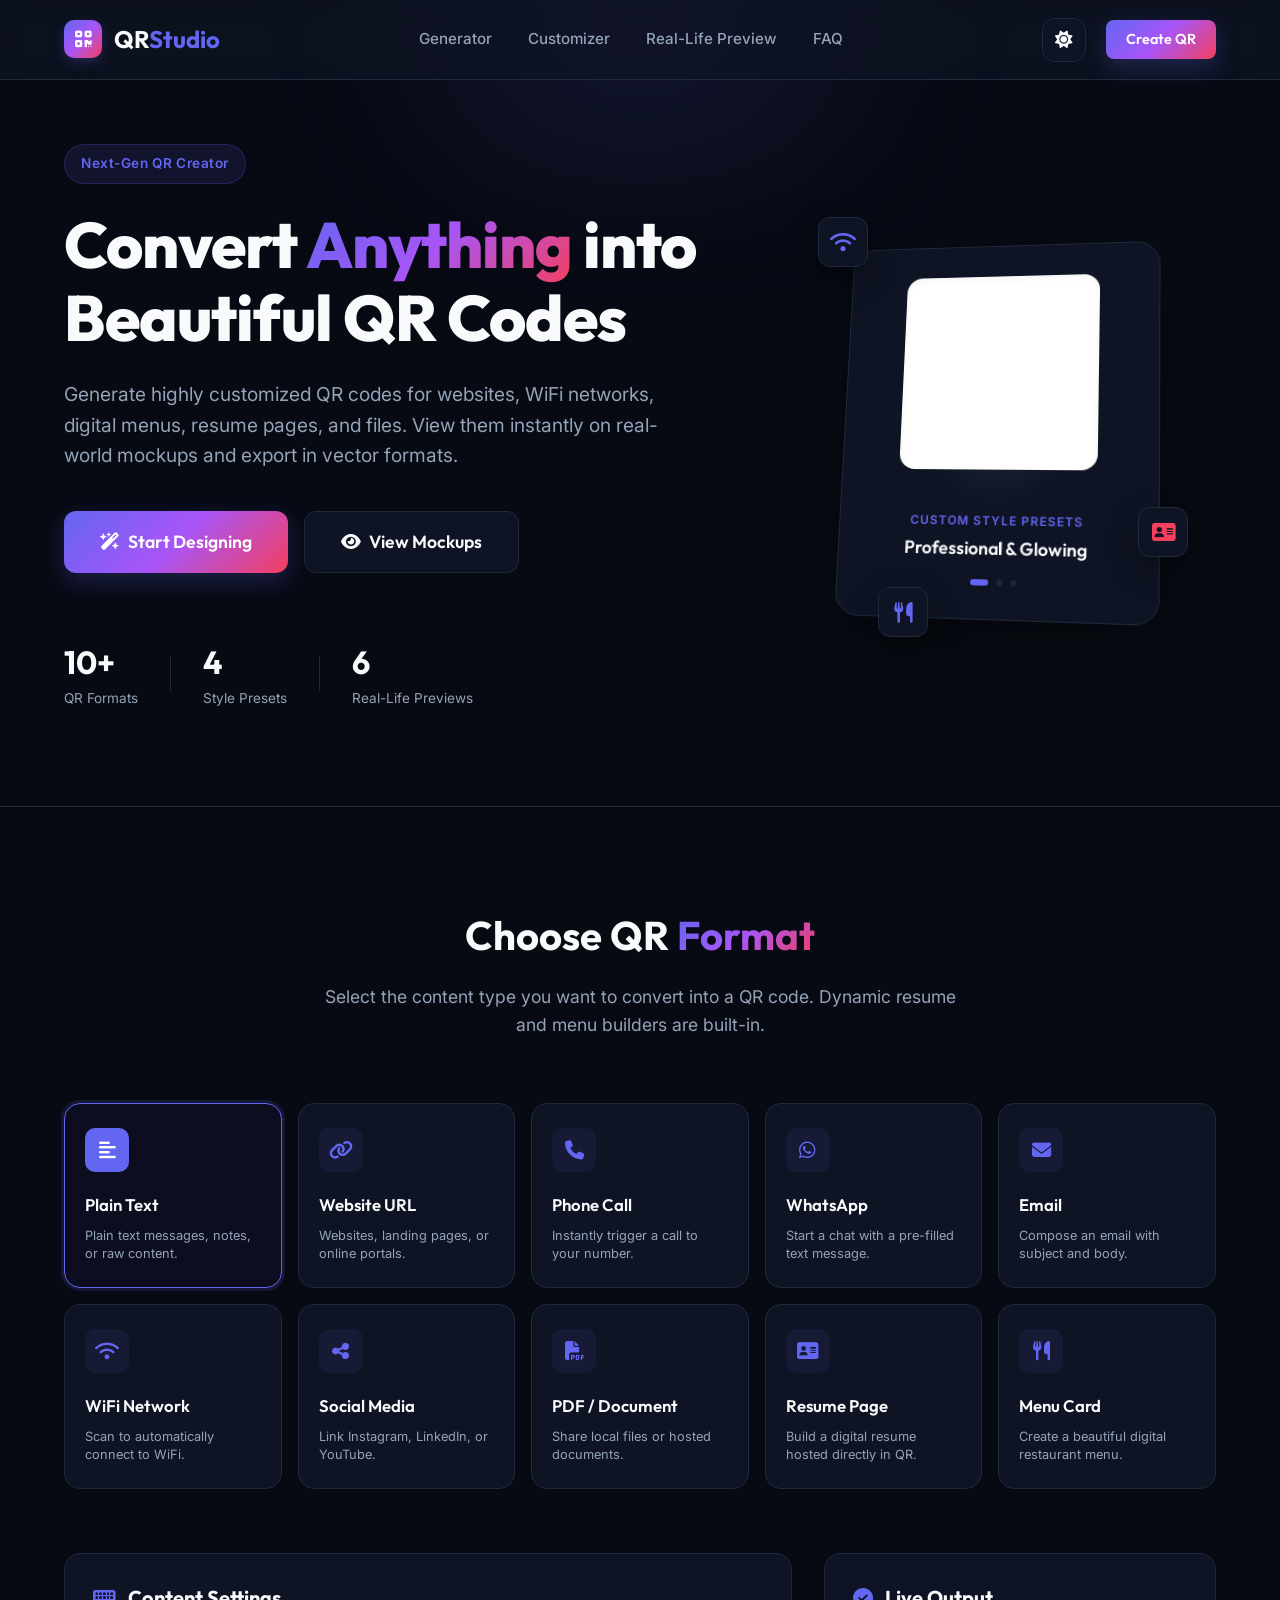
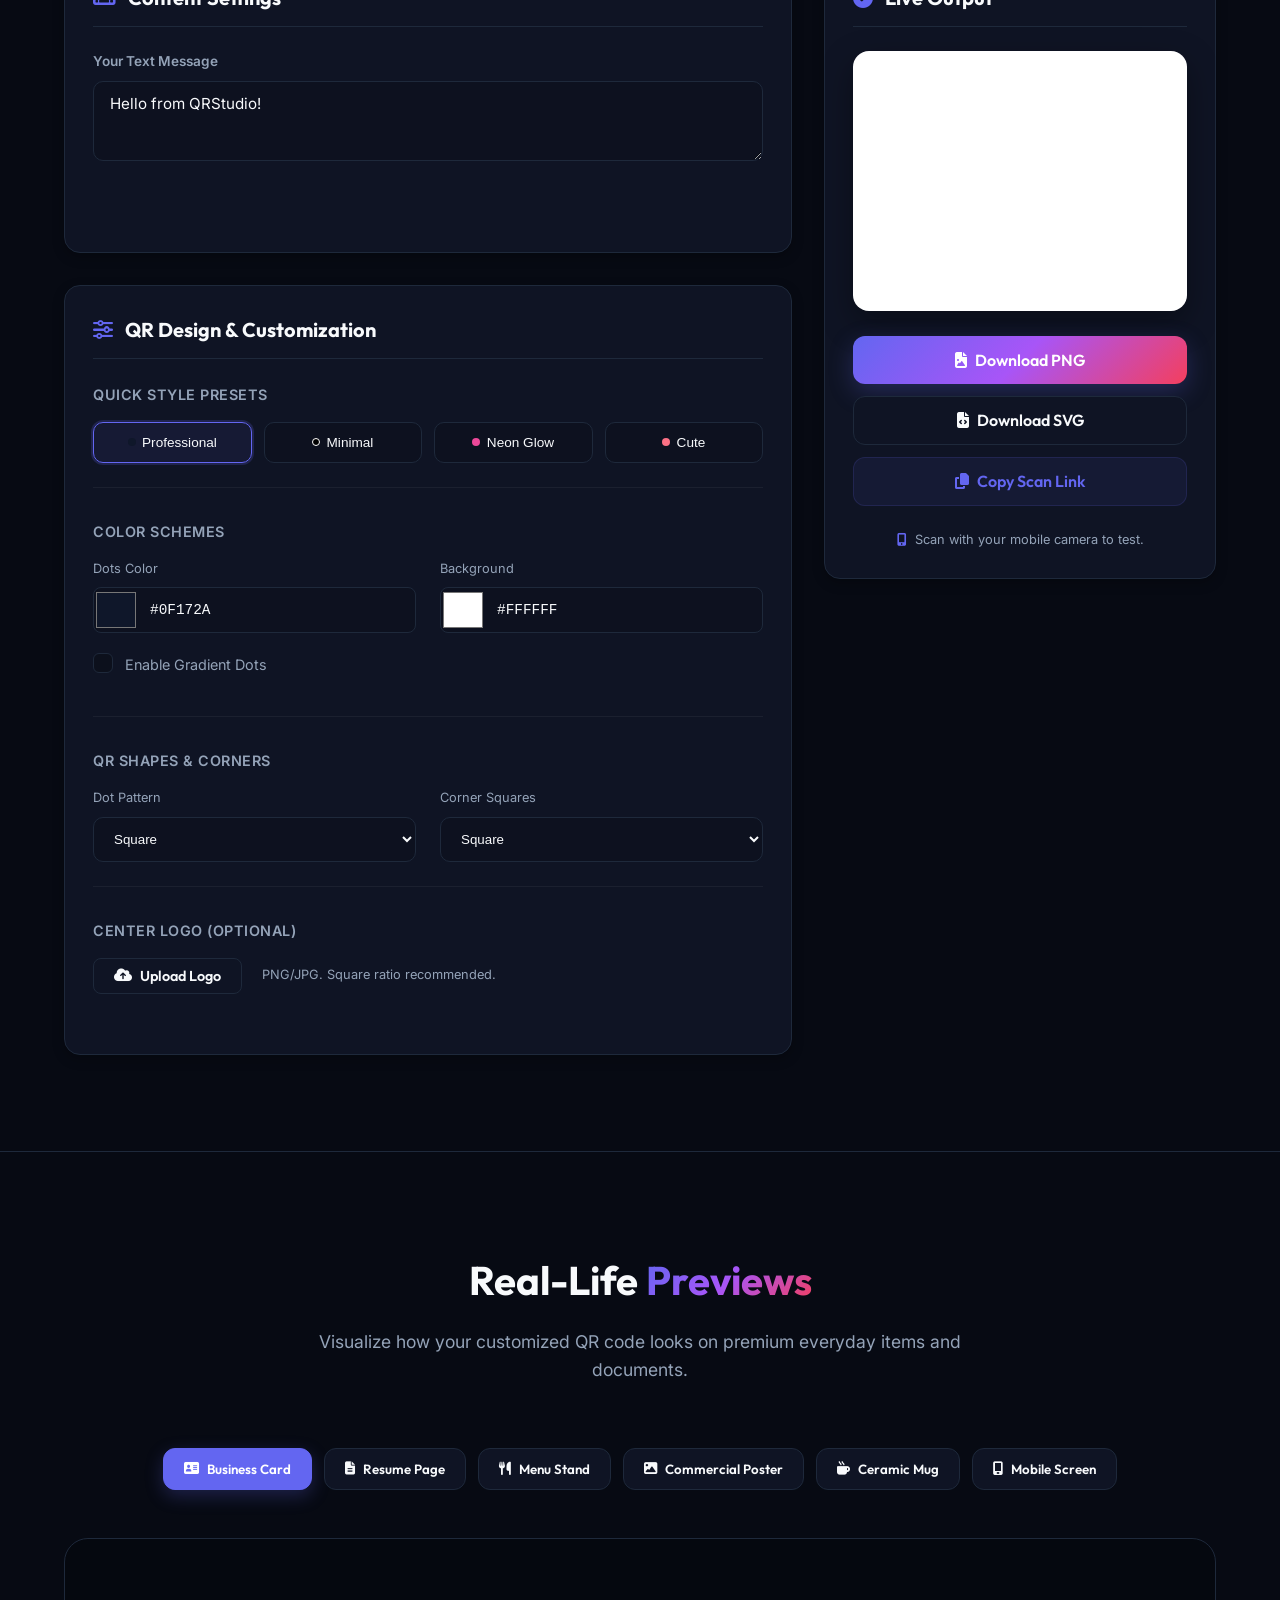
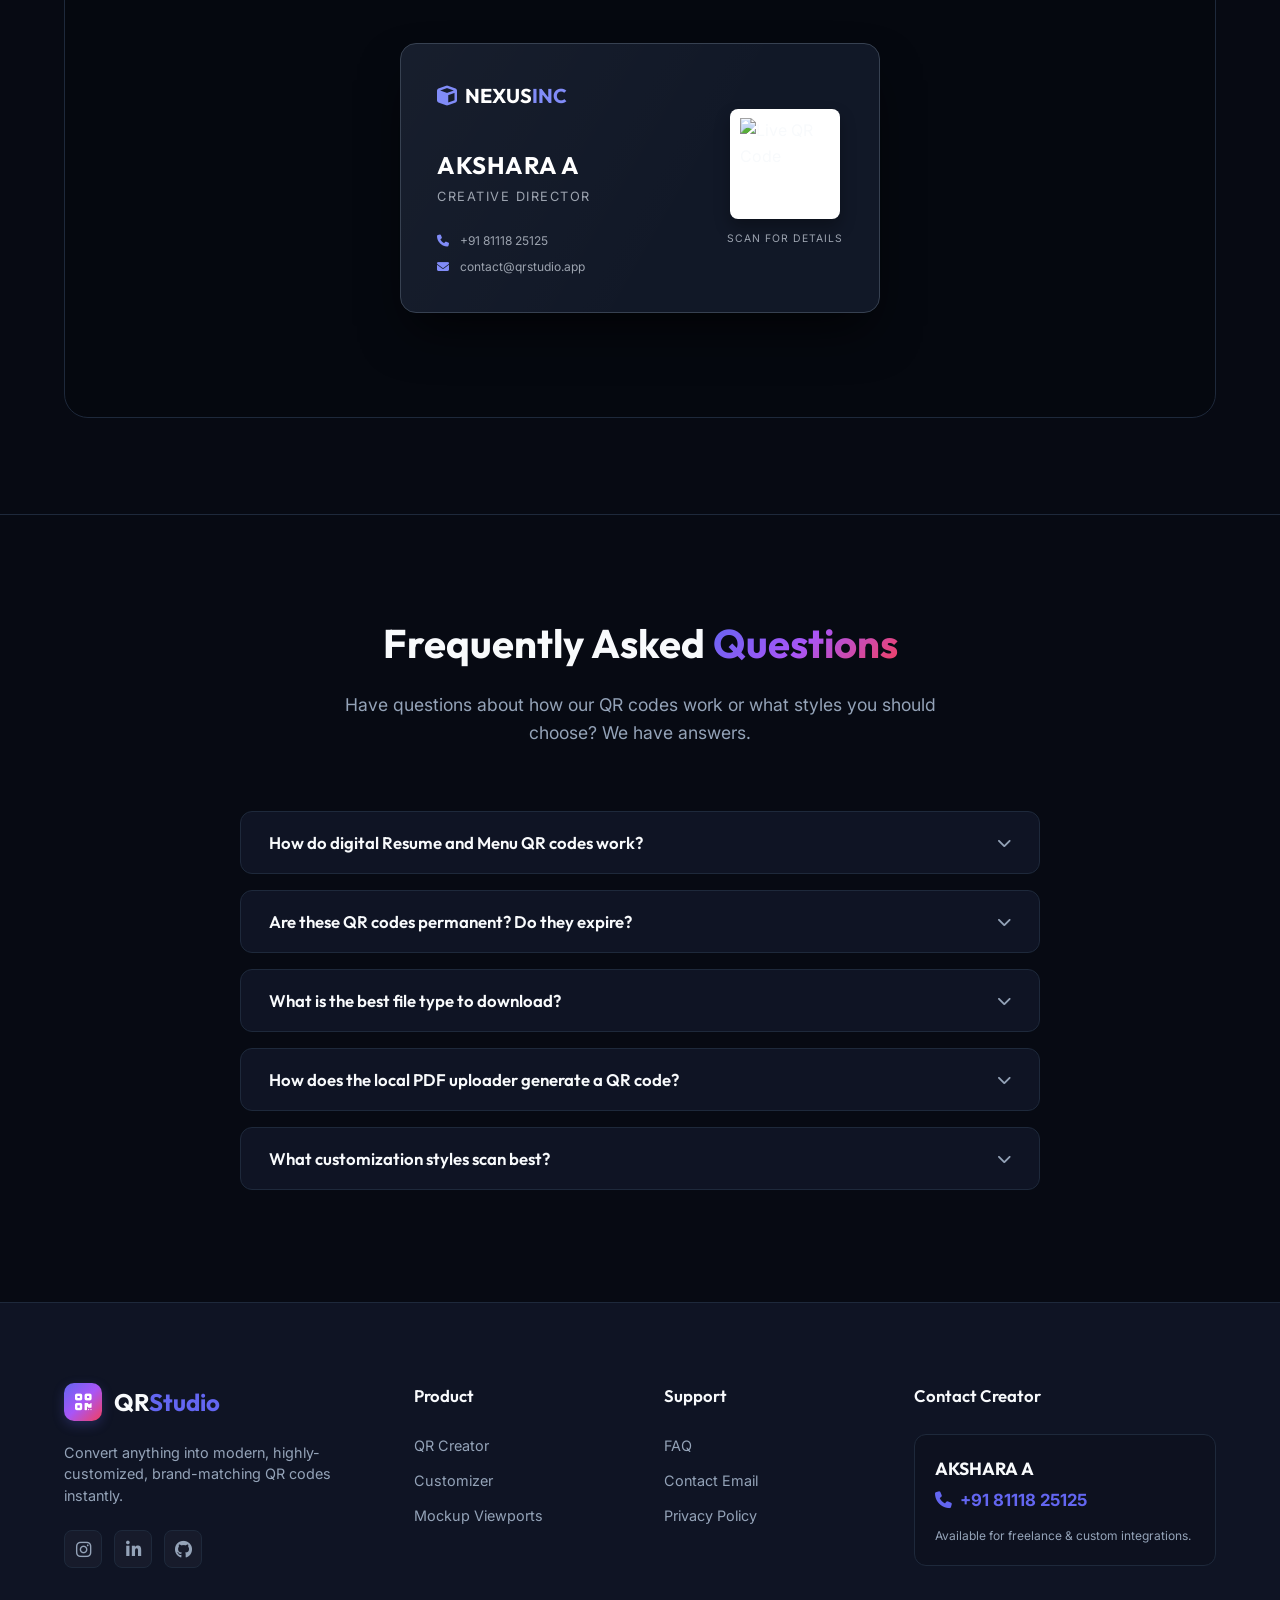
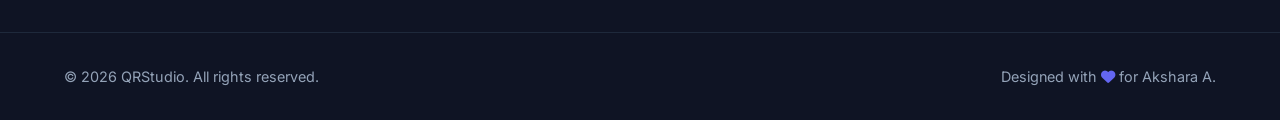
==== commit c4116ae2: "Update index.html" ====
--- a/index.html
+++ b/index.html
@@ -309,7 +309,7 @@
                                 
                             </div>
                         </div>
-
+<br>
                         <!-- Actions Grid -->
                         <div class="preview-actions">
                             <button id="btn-download-png" class="btn btn-primary"><i class="fa-solid fa-file-image"></i> Download PNG</button>
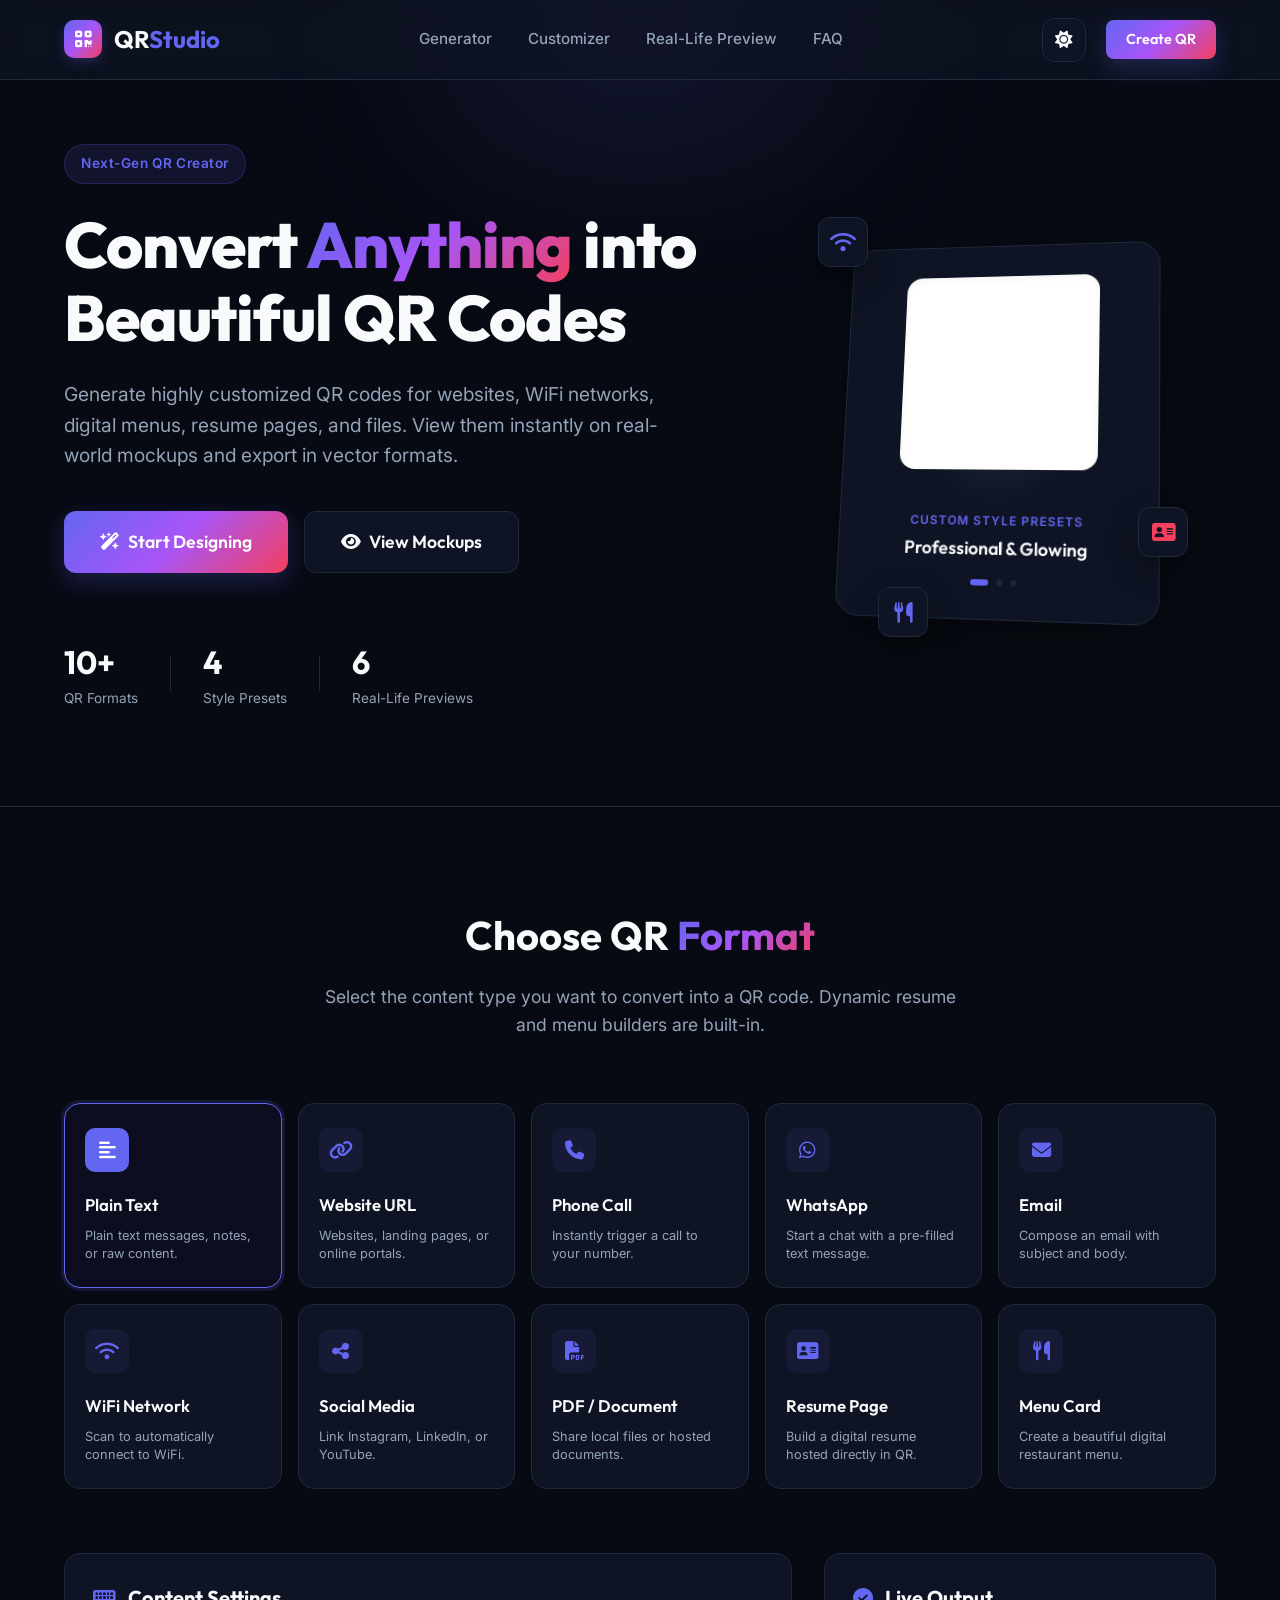
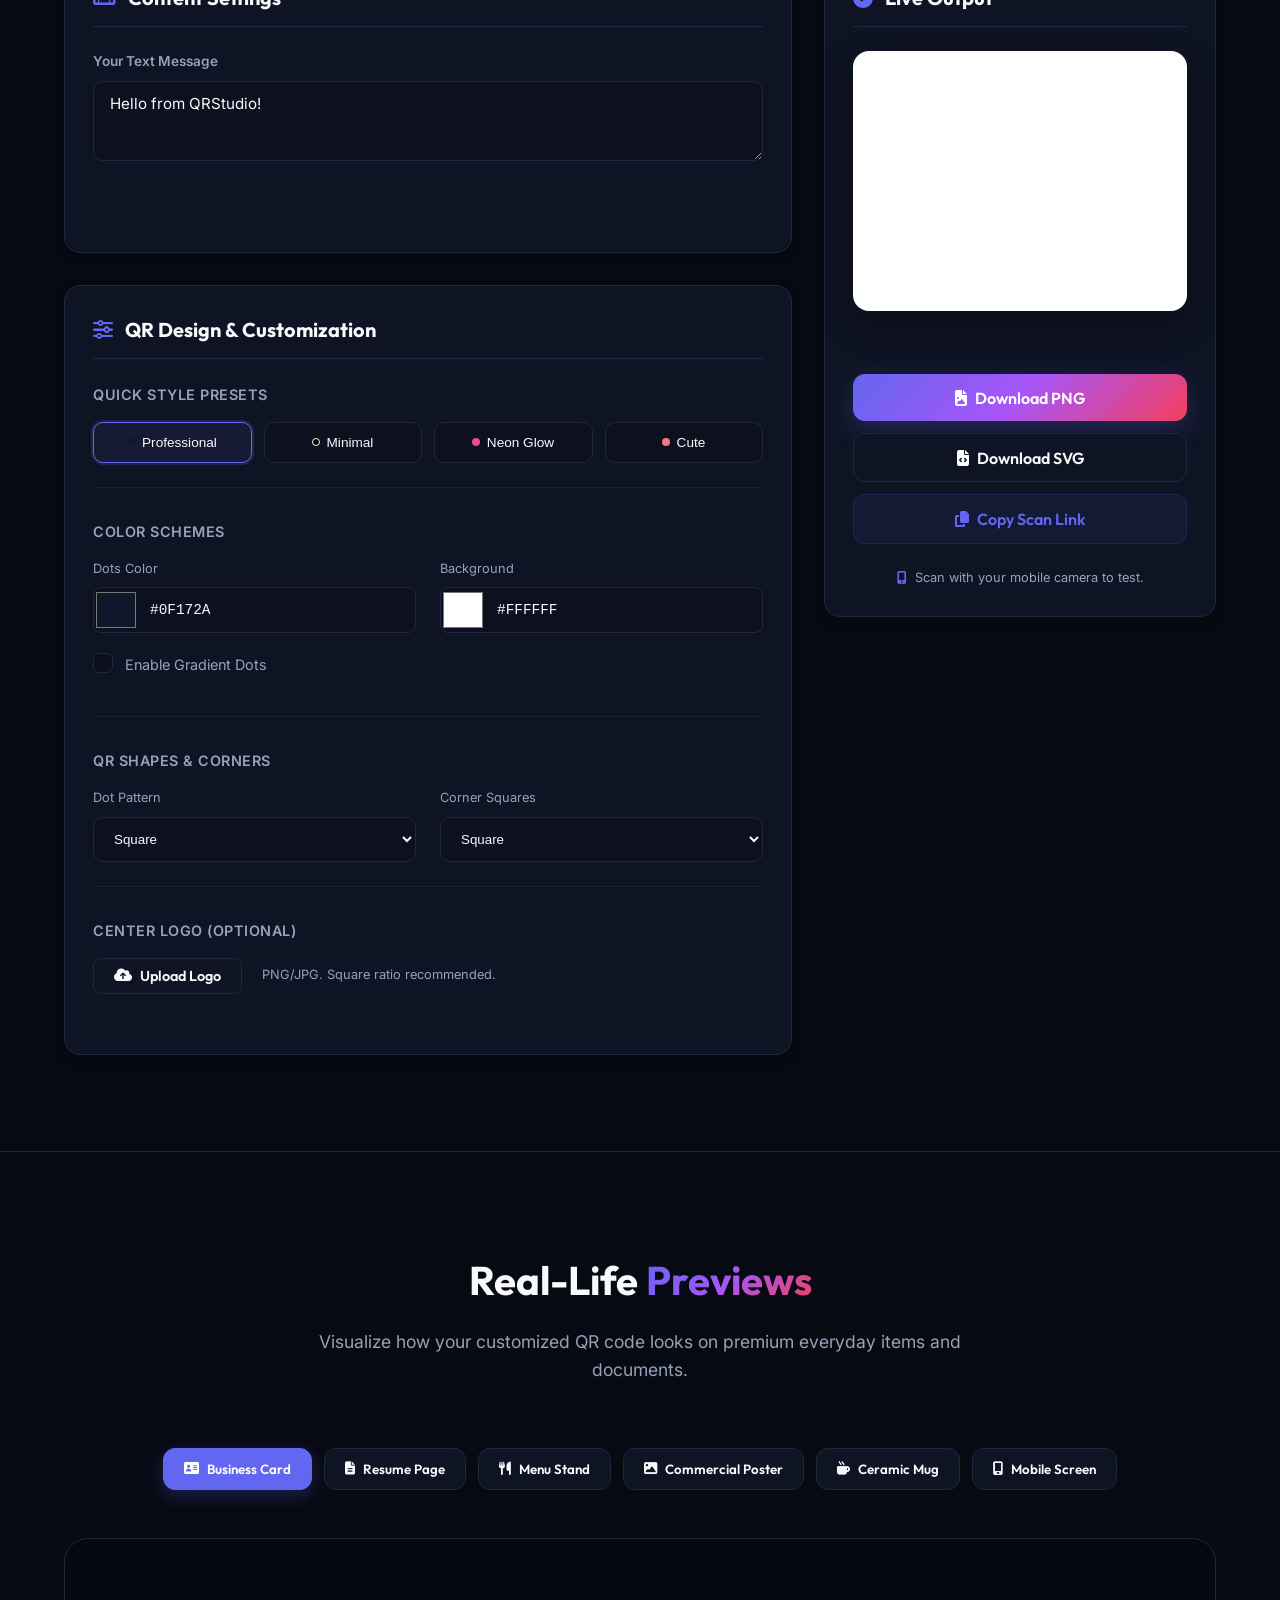
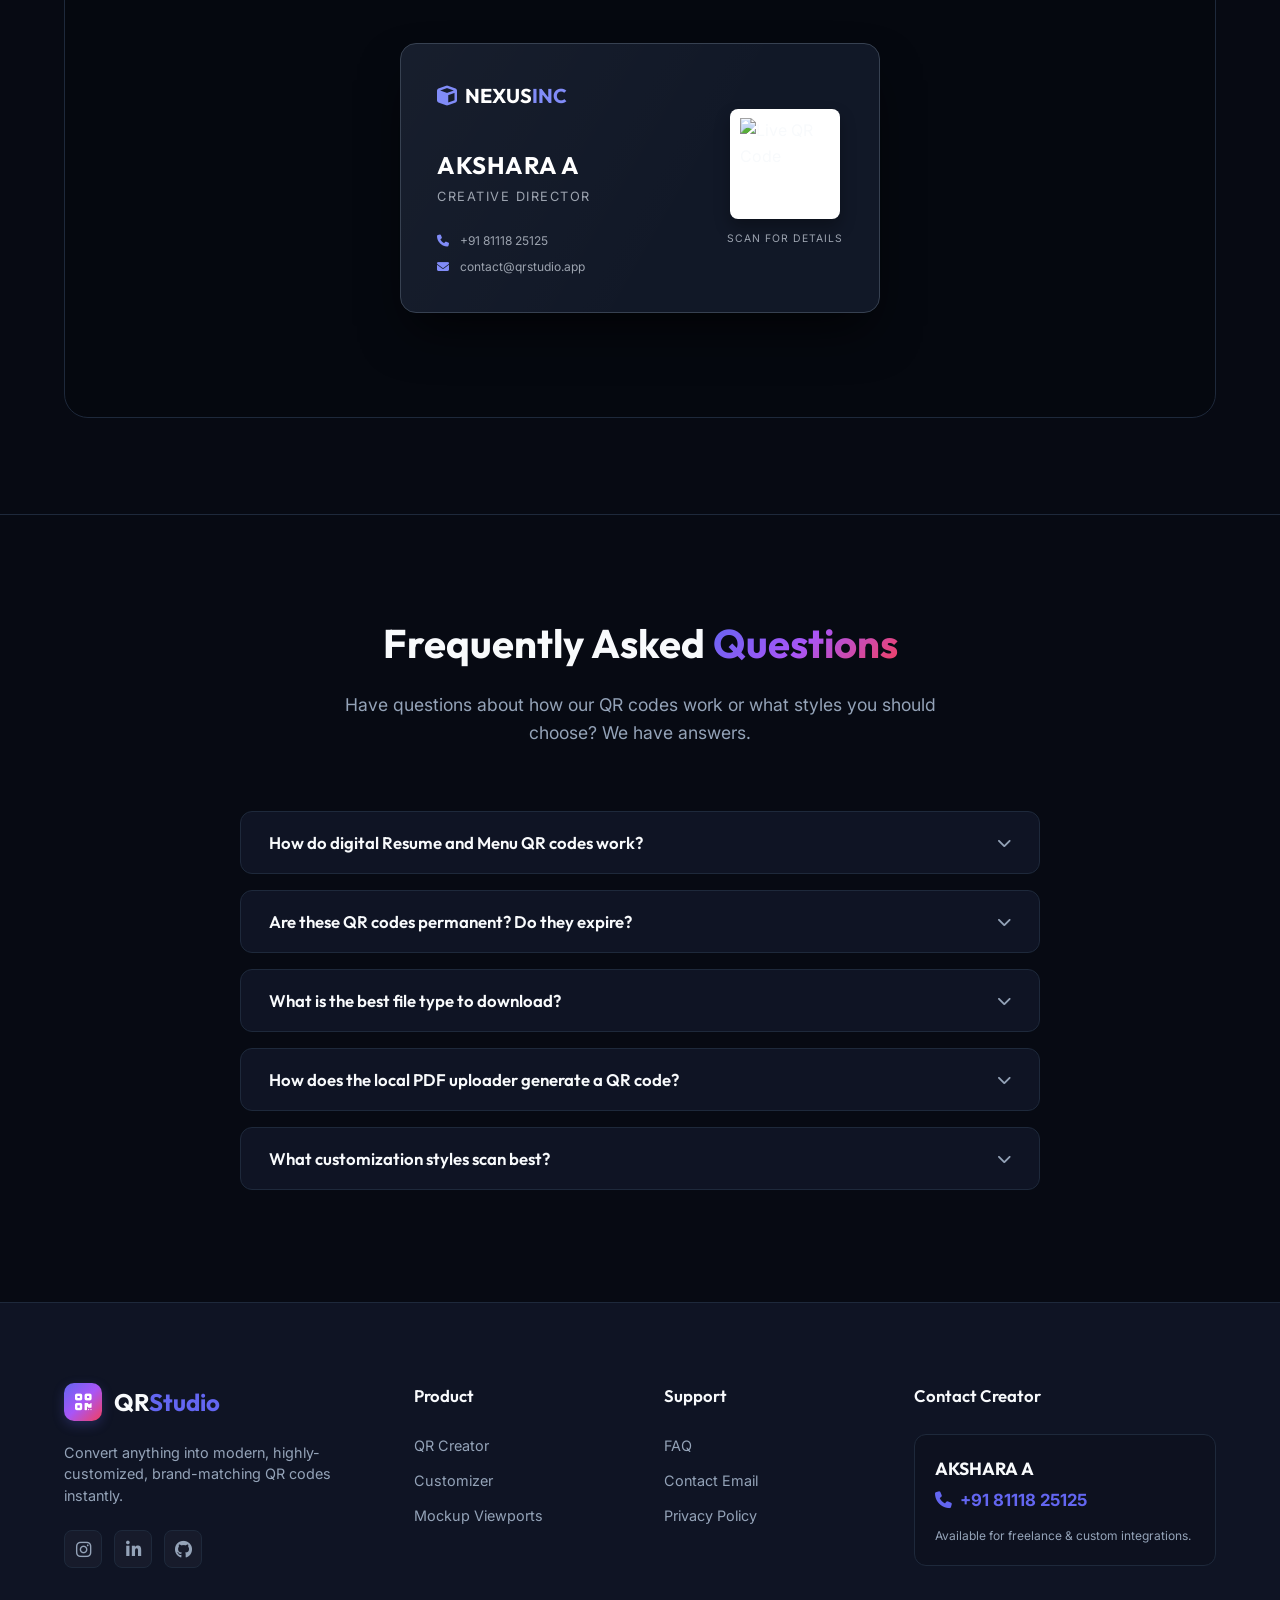
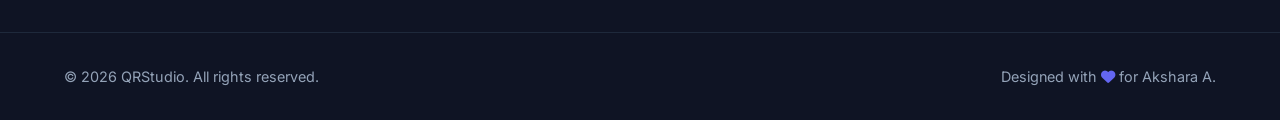
==== commit 2f69c767: "Update index.html" ====
--- a/index.html
+++ b/index.html
@@ -312,6 +312,7 @@
 <br>
                         <!-- Actions Grid -->
                         <div class="preview-actions">
+                            <br>
                             <button id="btn-download-png" class="btn btn-primary"><i class="fa-solid fa-file-image"></i> Download PNG</button>
                             <button id="btn-download-svg" class="btn btn-secondary"><i class="fa-solid fa-file-code"></i> Download SVG</button>
                             <button id="btn-copy-link" class="btn btn-tertiary"><i class="fa-solid fa-copy"></i> Copy Scan Link</button>
